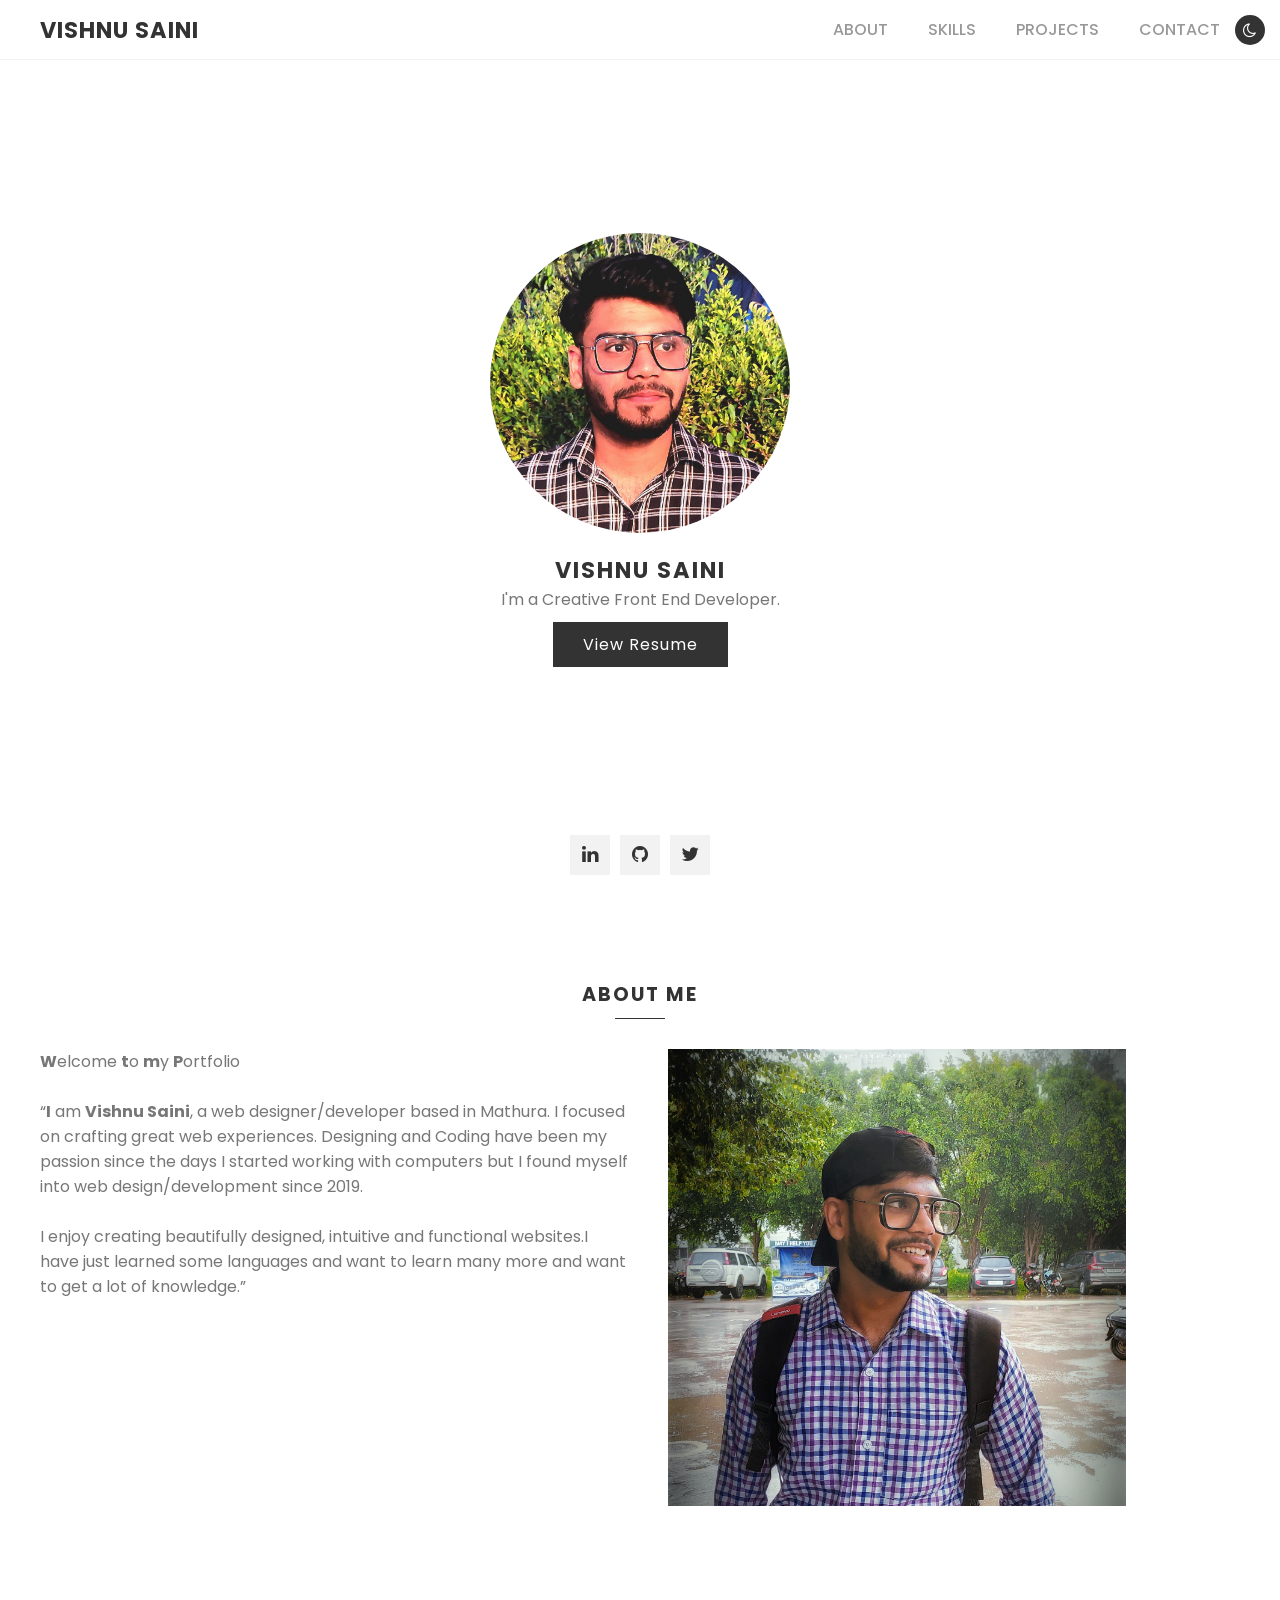
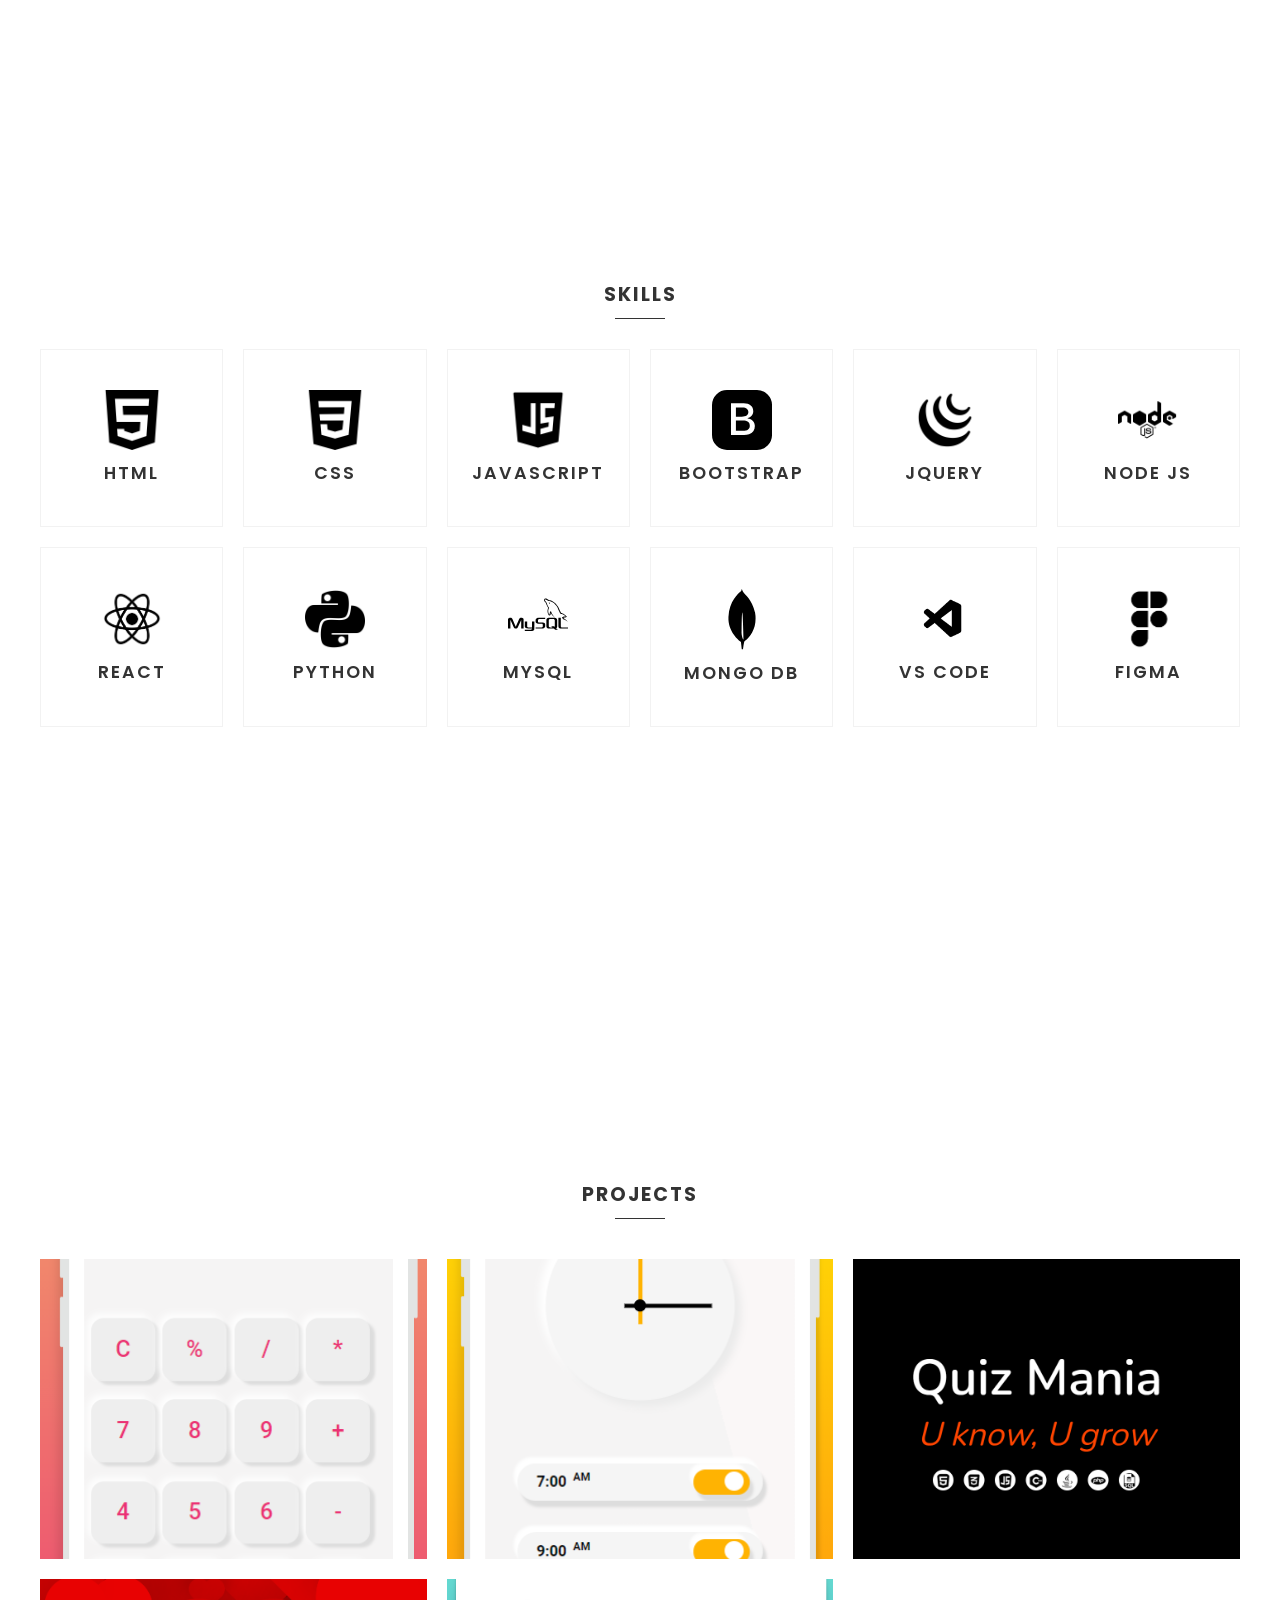
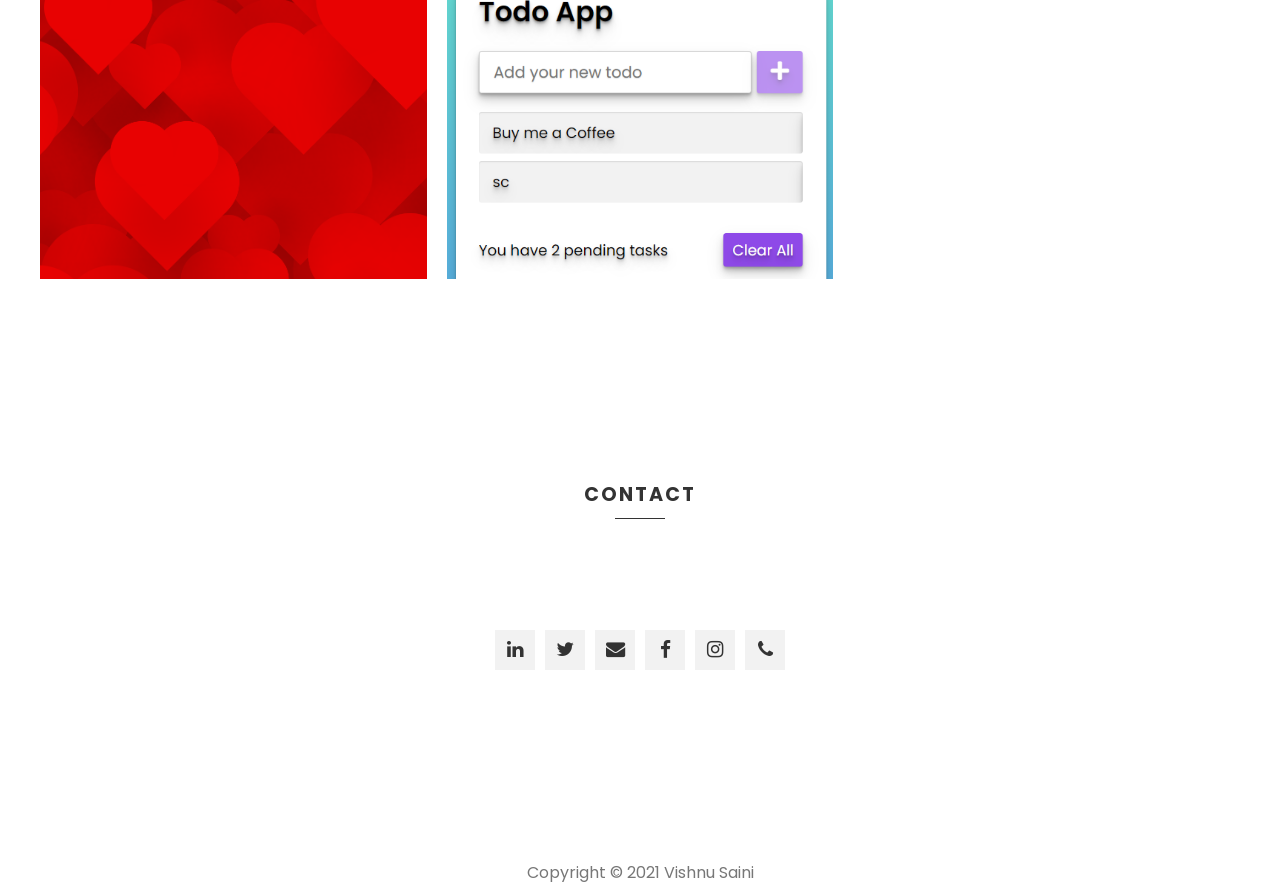
==== index.html @ 488cb967 "Add files via upload" ====
<!DOCTYPE html>
<html lang="en">
<head>
  <meta charset="UTF-8">
  <meta name="viewport" content="width=device-width, initial-scale=1.0">
  <title>Portfolio | Vishnu Saini</title>
  <link rel="shortcut icon" href="icons/favicon.png" type="image/png">
  <link rel="stylesheet" href="style.css">
  <link rel="stylesheet" href="https://cdnjs.cloudflare.com/ajax/libs/font-awesome/4.7.0/css/font-awesome.css" integrity="sha512-5A8nwdMOWrSz20fDsjczgUidUBR8liPYU+WymTZP1lmY9G6Oc7HlZv156XqnsgNUzTyMefFTcsFH/tnJE/+xBg==" crossorigin="anonymous" referrerpolicy="no-referrer" />
</head>
<body>

  <div class="wrapper">
    <nav>
      <input type="checkbox" id="show-menu">
      <label for="show-menu" class="menu-icon"><i class="fa fa-bars" aria-hidden="true"></i></label>
      <div class="content">
        <div class="logo"><a href="#">Vishnu Saini</a></div>
        <ul class="links">
          <li><a href="#about">About</a></li>
          <li><a href="#skill">Skills</a></li>
          <li><a href="#project">Projects</a></li>
          <li><a href="#contact">Contact</a></li>
          <li><div class="themeSwitch"></div></li>
        </ul>
      </div>
    </nav>
  </div>


  <section class="banner" id="banner">
    <div class="content">
      <div class="imgBx">
        <img src="user.jpg" alt="Vishnu Saini">
      </div>
      <h3>Vishnu Saini</h3>
      <p>I'm a Creative Front End Developer.</p>

      <a href="https://drive.google.com/file/d/1k9yeOc5K2apykh-OjVrd-imYSSLSQr3V/view?usp=sharing" class="btn">View Resume</a>
      <ul class="socialMedia">
        <li><a href="https://www.linkedin.com/in/imvishnusaini" target="_blank"><i class="fa fa-linkedin" aria-hidden="true"></i></a></li>
        <li><a href="https://www.github.com/vishnusaini07" target="_blank"><i class="fa fa-github" aria-hidden="true"></i></a></li>
        <li><a href="https://www.twitter.com/vsnusaini" target="_blank"><i class="fa fa-twitter" aria-hidden="true"></i></a></li>
      </ul>
    </div>
  </section>
  
  <!-- About -->
  <section class="about adjust" id="about">
    <div class="title">
      <h2>About Me</h2>
    </div>
    <div class="content">
      <div class="textBox">
        <p><b>W</b>elcome <b>t</b>o <b>m</b>y <b>P</b>ortfolio</b><br><br><q><b>I</b> am <b>Vishnu Saini</b>, a web designer/developer based in Mathura. I focused on crafting great web experiences. Designing and Coding have been my passion since the days I started working with computers but I found myself into web design/development since 2019.<br><br>I enjoy creating beautifully designed, intuitive and functional websites.I have just learned some languages and want to learn many more and want to get a lot of knowledge.</q></p>
      </div>
      <div class="imgBx">
        <img src="user1.jpeg" alt="Vishnu Saini">
      </div>
    </div>
  </section>
  
  <!-- Skills -->
  <section class="skill adjust" id="skill">
    <div class="title">
      <h2>Skills</h2>
    </div>
    <div class="content">
      <div class="skillBox">
        <img src="icons/html.png" alt="">
        <h2>HTMl</h2>
      </div>
      <div class="skillBox">
        <img src="icons/css-3.png" alt="">
        <h2>CSS</h2>
      </div>
      <div class="skillBox">
        <img src="icons/javascript.png" alt="">
        <h2>Javascript</h2>
      </div>
      <div class="skillBox">
        <img src="icons/bootstrap-fill.svg" alt="">
        <h2>Bootstrap</h2>
      </div>
      <div class="skillBox">
        <img src="icons/jquery.png" alt="">
        <h2>jquery</h2>
      </div>
      <div class="skillBox">
        <img src="icons/nodejs.png" alt="">
        <h2>node js</h2>
      </div>
      <div class="skillBox">
        <img src="icons/react.png" alt="">
        <h2>react</h2>
      </div>
      <div class="skillBox">
        <img src="icons/python.png" alt="">
        <h2>Python</h2>
      </div>
      <div class="skillBox">
        <img src="icons/mysql.svg" alt="">
        <h2>mysql</h2>
      </div>
      <div class="skillBox">
        <img src="icons/mongo2.svg" alt="">
        <h2>mongo db</h2>
      </div>
      <div class="skillBox">
        <img src="icons/vscode1.png" alt="">
        <h2>vs code</h2>
      </div>
      <div class="skillBox">
        <img src="icons/figma.png" alt="">
        <h2>figma</h2>
      </div>
    </div>
  </section>

  <!-- Project -->
  <section class="project adjust" id="project">
    <div class="title">
      <h2>Projects</h2>
    </div>
    <div class="content">
      <a href="https://vishnusaini07.github.io/Calculator-App/" class="projectBx">
        <div class="imgBx">
          <img src="projects/img1.png" alt="">
        </div>
        <div class="textBx">
          <h3>Calculator App</h3>
        </div>
      </a>
      <a href="https://vishnusaini07.github.io/Clock-App-UI/" class="projectBx">
        <div class="imgBx">
          <img src="projects/img2.png" alt="">
        </div>
        <div class="textBx">
          <h3>Clock App UI</h3>
        </div>
      </a>
      <a href="https://vishnusaini07.github.io/Quiz-Mania/" class="projectBx">
        <div class="imgBx">
          <img src="projects/img3.png" alt="">
          </div>
        <div class="textBx">
          <h3>Quiz Mania</h3>
        </div>
      </a>
      <a href="https://vishnusaini07.github.io/Animated-Heart-Background/" class="projectBx">
        <div class="imgBx">
          <img src="projects/img4.png" alt="">
        </div>
        <div class="textBx">
          <h3>Animated Heart Background</h3>
        </div>
      </a>
      <a href="https://vishnusaini07.github.io/Todo-App/" class="projectBx">
        <div class="imgBx">
          <img src="projects/img5.png" alt="">
        </div>
        <div class="textBx">
          <h3>ToDo App</h3>
        </div>
      </a>
    </div>
  </section>

  <!-- Contact -->
  <section class="contact adjust" id="contact">
    <div class="title">
      <h2>contact</h2>
    </div>
      <ul class="socialMedia">
        <li><a href="https://www.linkedin.com/in/imvishnusaini" target="_blank"><i class="fa fa-linkedin" aria-hidden="true"></i></a></li>
        <li><a href="https://www.twitter.com/vsnusaini" target="_blank"><i class="fa fa-twitter" aria-hidden="true"></i></a></li>
        <li><a href="mailto:vis.saini2015@gmail.com"><i class="fa fa-envelope" aria-hidden="true"></i></a></li>
        <li><a href="https://www.facebook.com/imvishnusaini" target="_blank"><i class="fa fa-facebook" aria-hidden="true"></i></a></li>
        <li><a href="https://www.instagram.com/im_vishnu_saini" target="_blank"><i class="fa fa-instagram" aria-hidden="true"></i></a></li>
        <li><a href="tel:6397457875" target="_blank"><i class="fa fa-phone" aria-hidden="true"></i>
        </a></li>
      </ul>
  </section>

  <!-- Copyright Text -->
  <div class="copyright">
    <p>Copyright &copy; 2021 Vishnu Saini</p>
  </div>

  <script>
    let themeSwitch = document.querySelector('.themeSwitch');
    let body = document.querySelector('body');

    themeSwitch.onclick  = function(){
      body.classList.toggle('dark');
    }
  </script>
  
</body>
</html>
---- style.css ----
@import url('https://fonts.googleapis.com/css2?family=Poppins:ital,wght@0,200;0,300;0,400;0,700;0,800;0,900;1,500&display=swap');

* {
  margin: 0;
  padding: 0;
  box-sizing: border-box;
  text-decoration: none;
  font-family: 'Poppins', sans-serif;
  scroll-behavior: smooth;
}

:root {
  --black: #333;
  --black2: #333;
  --white: #fff;
  --white2: #fff;
}


.dark {
  --black: #fff;
  --black2: #444;
  --white: #333;
  --white2: #444;
}

body {
  overflow-x: hidden;
}

.wrapper {
  background: var(--white2);
  position: fixed;
  width: 100%;
  z-index: 100000;
}

.wrapper nav {
  position: relative;
  display: flex;
  width: 100%;
  height: 60px;
  align-items: center;
  justify-content: space-between;
  border-bottom: 1px solid rgba(0, 0, 0, 0.05);
}

.dark .wrapper nav {
  border-bottom: 1px solid rgba(0, 0, 0, 0.5);
}

nav .content {
  width: 100%;
  display: flex;
  align-items: center;
  justify-content: space-between;
  padding: 0 40px;
}

nav .content .links {
  margin-left: 80px;
  display: flex;
}

.content .logo a {
  color: var(--black);
  font-weight: 700;
  text-decoration: none;
  font-size: 1.4em;
  text-transform: uppercase;
  letter-spacing: 1px;
}

.content .links li {
  list-style: none;
  line-height: 70px;
}

.content .links li a {
  color: var(--black);
  opacity: 0.5;
  font-size: 16px;
  font-weight: 500;
  padding: 9px 20px;
  border-radius: 5px;
  transition: all 0.3s ease;
  text-transform: uppercase;
}


.themeSwitch {
  position: absolute;
  top: 15px;
  right: 15px;
  width: 30px;
  height: 30px;
  background: var(--black);
  color: var(--white);
  cursor: pointer;
  border-radius: 50%;
  display: flex;
  justify-content: center;
  align-items: center;
}

.themeSwitch::before {
  content: '\f186';
  font-family: fontAwesome;
}

.dark .themeSwitch::before{
  content: '\f185';
  font-family: fontAwesome
}

/* .content .links li label {
  display: none;
} */

.content .links li a:hover {
  opacity: 1;
}

.wrapper .menu-icon {
  color: var(--black);
  font-size: 18px;
  cursor: pointer;
  line-height: 70px;
  width: 70px;
  text-align: center;
}

.wrapper .menu-icon {
  display: none;
}

.wrapper input[type="checkbox"] {
  display: none;
}

.content .links li:hover > ul {
  top: 70px;
  opacity: 1;
  visibility: visible;
  transition: all 0.3s ease;
}

.content .links ul li a{
  display: block;
  width: 100%;
  line-height: 30px;
  border-radius: 0px!important;
}

.content .links ul ul {
  position: absolute;
  top: 0;
  right: calc(-100% + 9px);
}

.content .links ul li {
  position: relative;
}

.content .links ul li:hover ul {
  top: 0;
}

section {
  position: relative;
  min-height: 100vh;
}

.banner {
  display: flex;
  align-items: center;
  justify-content: center;
  color: var(--white);
  background: var(--white);
}

.banner .content {
  display: flex;
  flex-direction: column;
  align-items: center;
  justify-content: center;
}

.banner .imgBx {
  position: relative;
  width: 300px;
  height: 300px;
  overflow: hidden;
  border-radius: 50%;
  margin-bottom: 20px;
}

.banner .imgBx img {
  position: absolute;
  top: 0;
  left: 0;
  width: 100%;
  height: 100%;
  object-fit: cover;
}

h3 {
  position: relative;
  font-size: 1.4em;
  color: var(--black);
  letter-spacing: 2px;
  text-transform: uppercase;
}

p {
  color: #777;
}

.dark p {
  color: var(--black);
}

.btn {
  position: relative;
  display: inline-block;
  padding: 10px 30px;
  background: var(--black2);
  color: #fff;
  font-weight: 400;
  letter-spacing: 1px;
  margin-top: 10px;
  text-decoration: none;
}

.dark .btn:hover {
background: #2196f3;
}

.socialMedia {
  position: absolute;
  bottom: 20px;
  display: flex;
}

.socialMedia li {
  list-style: none;
}

.socialMedia li a {
  display: inline-block;
  width: 40px;
  height: 40px;
  background: rgba(0, 0, 0, 0.05);
  margin: 5px;
  display: flex;
  justify-content: center;
  align-items: center;
  text-decoration: none;
  color: var(--black);
  font-size: 1.2em;
}

.dark .socialMedia li a:hover {
  background: #2196f3;
}

.socialMedia li a:hover {
  background: var(--black2);
  color: #fff;
}

.adjust {
  position: relative;
  min-height: 100vh;
  width: 100%;
  padding: 0 40px;
  padding-top: 80px;
  background: var(--white);
  color: var(--black);
  display: inline-block;
}

.title {
  width: 100%;
  text-align: center;
}

.title h2 {
  position: relative;
  text-transform: uppercase;
  letter-spacing: 2px;
  font-size: 1.2em;
  margin-bottom: 30px;
}

.title h2::before {
  content: '';
  position: absolute;
  left: 50%;
  transform: translateX(-50%);
  bottom: -10px;
  width: 50px;
  height: 1px;
  background: var(--black);
}

.about .content {
  display: flex;
  justify-content: space-between;
  margin-top: 40px;
}

.about .content .textBox {
  width: 49%;
  min-width: 49%;
}

.about .content .imgBx {
  margin-left: 40px;
}

.about .content .imgBx img {
  max-width: 80%;
}

.skill .content {
  display: grid;
  grid-template-columns: repeat(6, 1fr);
  grid-gap: 20px;
  margin: 40px 0;
  max-width: 100%;
}

.skill .content .skillBox {
  border: 1px solid rgba(0, 0, 0, 0.05);
  padding:40px 20px;
  display: flex;
  background: var(--white2);
  justify-content: center;
  align-items: center;
  flex-direction: column;
}

.dark .skill .content .skillBox:hover {
  background: #2196f3;
}

.skill .content .skillBox img {
  max-width: 60px;
  filter: brightness(0);
}

.dark .skill .content .skillBox img {
  filter: invert(1);
}

.skill .content .skillBox:nth-child(10) img {
  max-width: 30px;
}

.skill .content .skillBox h2 {
  font-size: 1.1em;
  font-weight: 600;
  margin-top: 10px;
  color: var(--black);
  text-align: center;
  letter-spacing: 2px;
  text-transform: uppercase;
}

.project .content {
  display: grid;
  grid-template-columns: repeat(3, 1fr);
  grid-gap: 20px;
  margin: 50px 0;
}

.project .content .projectBx {
  position: relative;
  width: 100%;
  height: 300px;
  overflow: hidden;
}

.project .content .projectBx .imgBx {
  position: relative;
  width: 100%;
  height: 100%;
  transform: translateY(0);
  transition: 0.5s ease-in-out;
}

.project .content .projectBx:hover .imgBx {
  transform: translateY(-100%);
}

.project .content .projectBx .imgBx img {
  position: absolute;
  top: 0;
  left: 0;
  width: 100%;
  height: 100%;
  object-fit: cover;
}

.project .content .projectBx .textBx {
  position: absolute;
  top: 0;
  left: 0;
  width: 100%;
  height: 100%;
  background: var(--black);
  display: flex;
  justify-content: center;
  align-items: center;
  transform: translateY(100%);
  transition: 0.5s ease-in-out;
}

.dark .project .content .projectBx .textBx {
  background: #444;
}

.project .content .projectBx:hover .textBx {
  transform: translateY(0);
}

.project .content .projectBx .textBx h3 {
  color: #fff;
  font-size: 1em;
}

.contact {
  min-height: 50vh;
}

.contact .socialMedia {
  position: absolute;
  top: 50%;
  left: 50%;
  transform: translateX(-50%);
  display: flex;
}

.copyright {
  position: relative;
  bottom: 0;
  padding: 10px 40px;
  text-align: center;
  background: var(--white);
}

/* Responsive Code */

@media screen and (max-width: 1024px) {
  .wrapper nav {
    max-width: 100%;
    padding: 0 20px;
  }
  nav .content .links {
    margin-left: 30px;
  }
  .content .links li a {
    padding: 8px 13px;
  }
  .themeSwitch {
    position: absolute;
    top: 15px;
    right: 20px;
    width: 30px;
    height: 30px;
    background: var(--black);
    color: var(--white);
    cursor: pointer;
    border-radius: 50%;
    display: flex;
    justify-content: center;
    align-items: center;
  }




  /* .themeSwitch {
    left: 20px;
  } */
  .banner .imgBx {
    width: 250px;
    height: 250px;
  }

  .banner h3,
  .banner p {
    text-align: center;
  }

  .adjust {
    padding: 0 20px;
    padding-top: 80px;
  }

  .about .content .textBox {
    width: 100%;
    min-width: 100%;
  }

  .about .content {
    flex-direction: column;
  }

  .about .content .imgBx {
    margin-top: 20px;
  }

  .skill .content {
    grid-template-columns: repeat(5, 1fr);
  }

  .project .content {
    grid-template-columns: repeat(3, 1fr);
  }
}

/* Tablet */

@media screen and (max-width: 768px) {
  .wrapper .menu-icon {
    display: block;

  }
  .wrapper #show-menu:checked ~ .menu-icon i::before {
    content: '\f00d';
  }
  nav .content .links {
    display: block;
    position: fixed;
    background: var(--white);
    height: 100%;
    width: 100%;
    top: 60px;
    left: -100%;
    margin-left: 0;
    max-width: 300px;
    overflow-y: auto;
    padding-bottom: 100px;
    transition: all 0.3s ease;
    border-right: 1px solid rgba(0, 0, 0, 0.05);
  }

  .dark nav .content .links {
    border-right: 1px solid rgba(0, 0, 0, 0.5);
  }

  nav #show-menu:checked ~ .content .links {
    left: 0%;
  }
  .content .links li {
    margin: 15px 20px;
  }
  .content .links li a {
    line-height: 40px;
    font-size: 20px;
    display: block;
    padding: 8px 18px;
    cursor: pointer;
  }
  .content .links ul li {
    margin: 7px 20px;
  }

  .content .links ul li a {
    font-size: 18px;
    line-height: 30px;
    border-radius: 5px!important;
  }

  .about .content {
    flex-direction: column;
    margin: 0 20px;
  }

  .skill .content {
    grid-template-columns: repeat(3, 1fr);
  }

  .project .content {
    grid-template-columns: repeat(2, 1fr);
  }

  .copyright {
    padding: 10px 20px;
  }

  .themeSwitch {
    position: absolute;
    top: 295px;
    left: 35px;
    width: 30px;
    height: 30px;
    background: var(--black);
    color: var(--white);
    cursor: pointer;
    border-radius: 50%;
    display: flex;
    justify-content: center;
    align-items: center;
  }
  
  .themeSwitch::after {
    content: 'Switch To Dark Mode';
    position: absolute;
    left: 40px;
    font-size: 0.7em;
    color: var(--black);
    white-space: nowrap;
    font-weight: 400;
    letter-spacing: 1px;
    pointer-events: none;
  }

  .dark .themeSwitch::after{
    content: 'Switch To Light Mode';
  }
}

@media (max-width: 562px) {
  .wrapper nav {
    padding: 0 10px;
  }
  .content .logo a {
    font-size: 20px;
  }

  .skill .content {
    grid-template-columns: repeat(2, 1fr);
    grid-gap: 10px;
  }
  .project .content {
    grid-template-columns: repeat(1, 1fr);
  }
}

@media (max-width: 425px) {
  .skill .content {
    grid-template-columns: repeat(1, 1fr);
    grid-gap: 10px;
  }
  .banner .socialMedia {
    bottom: 120px;
  }
}
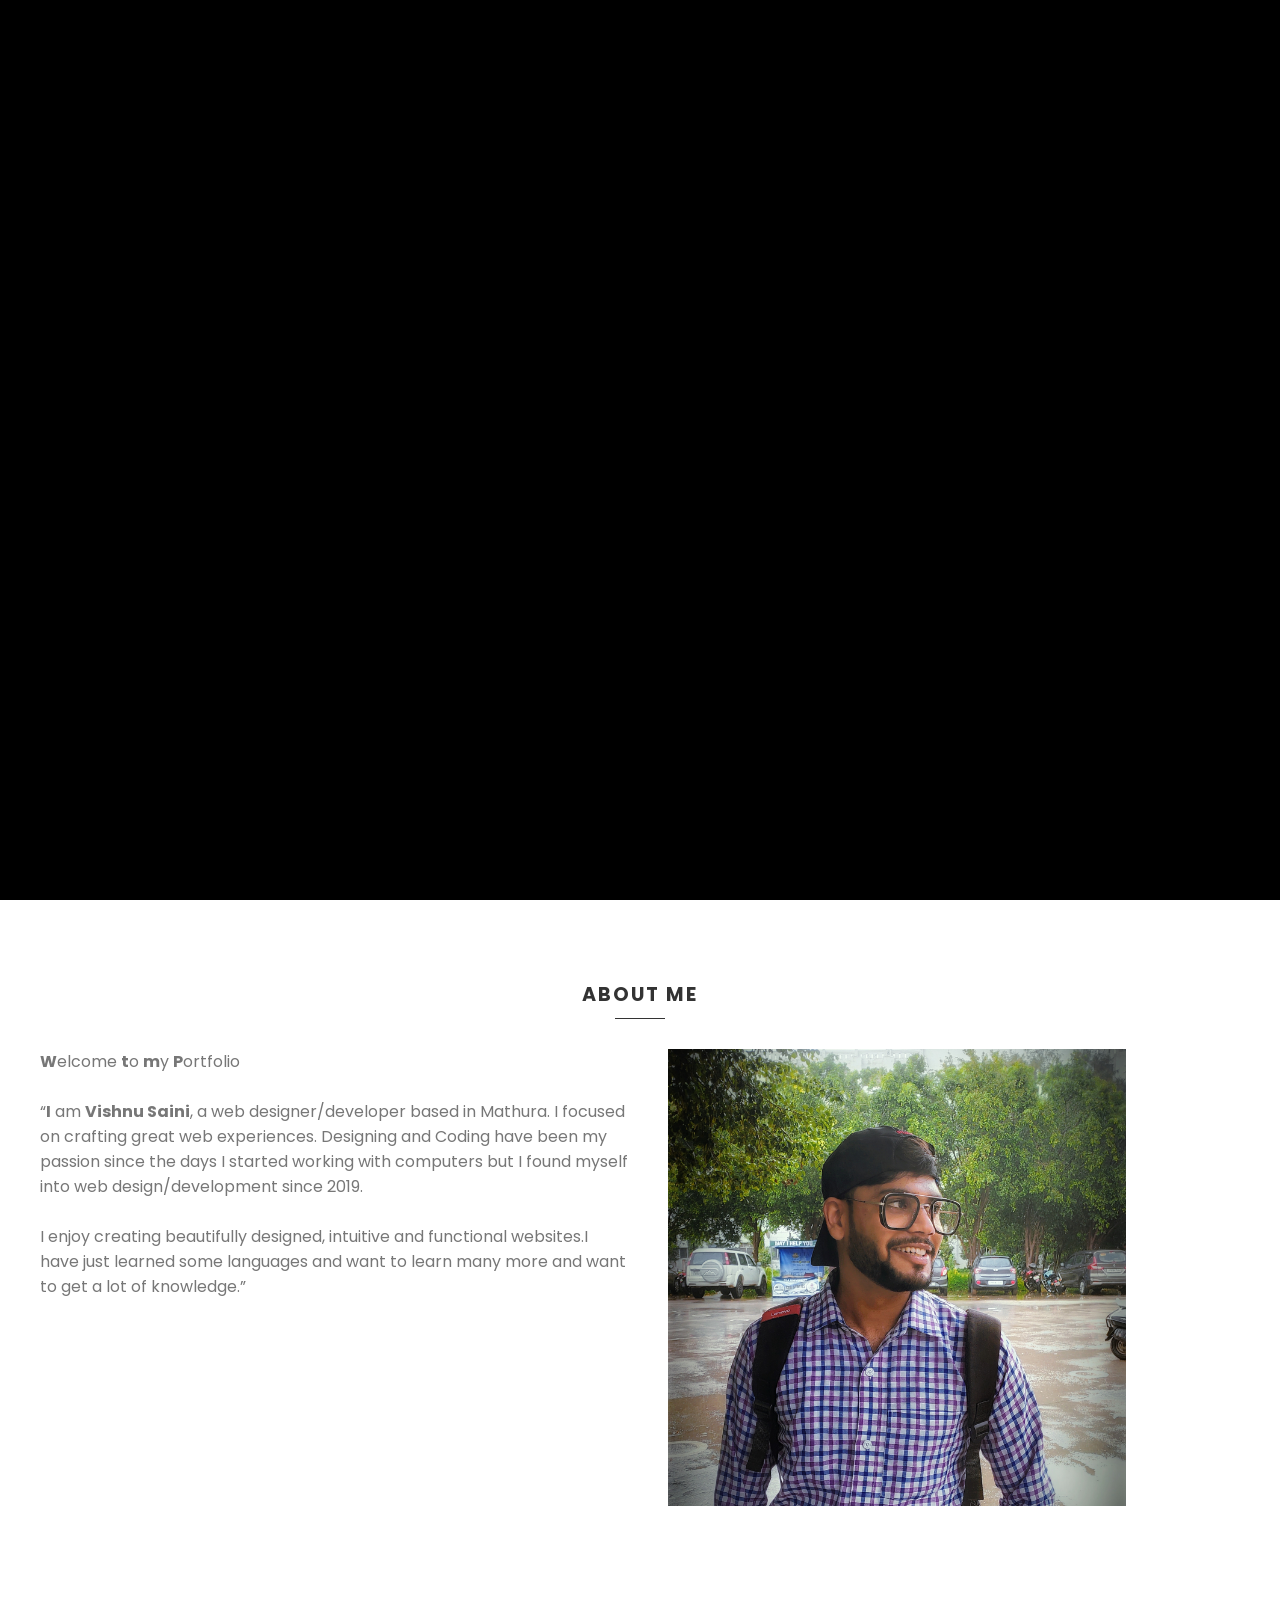
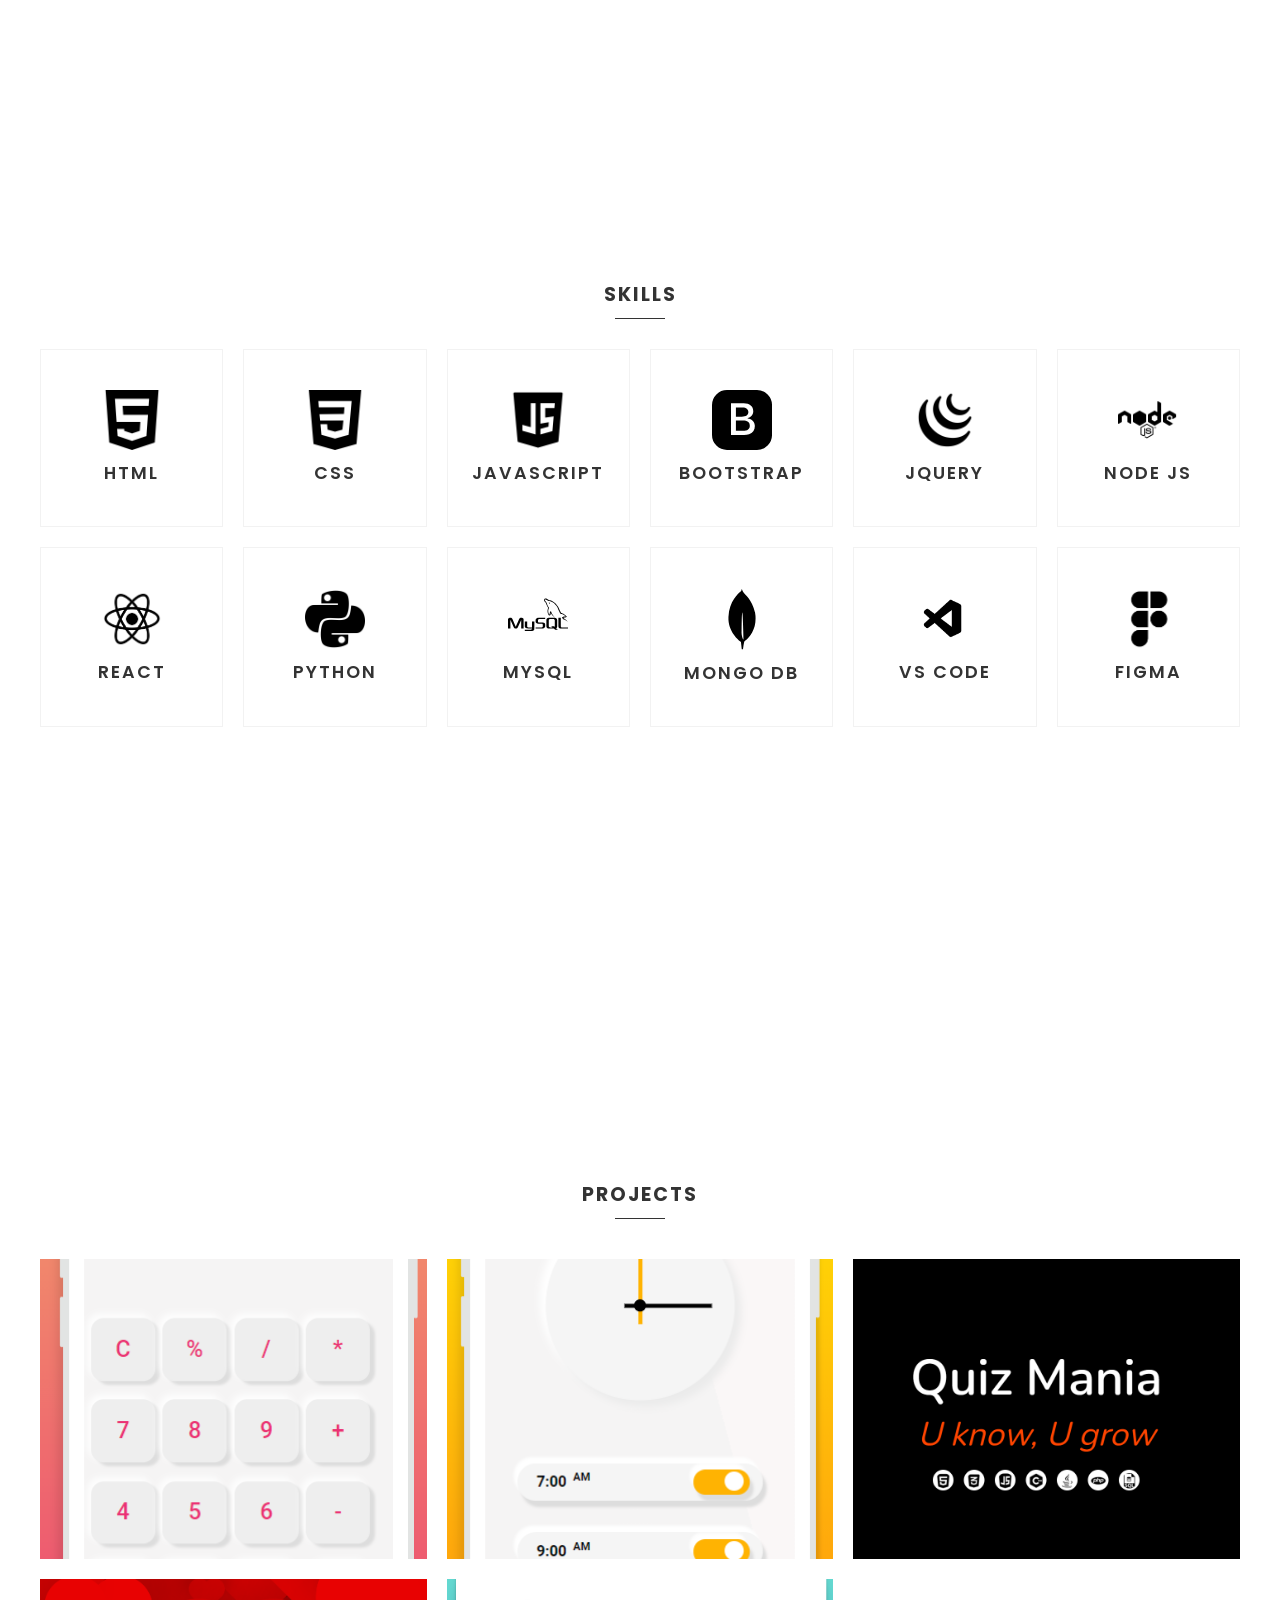
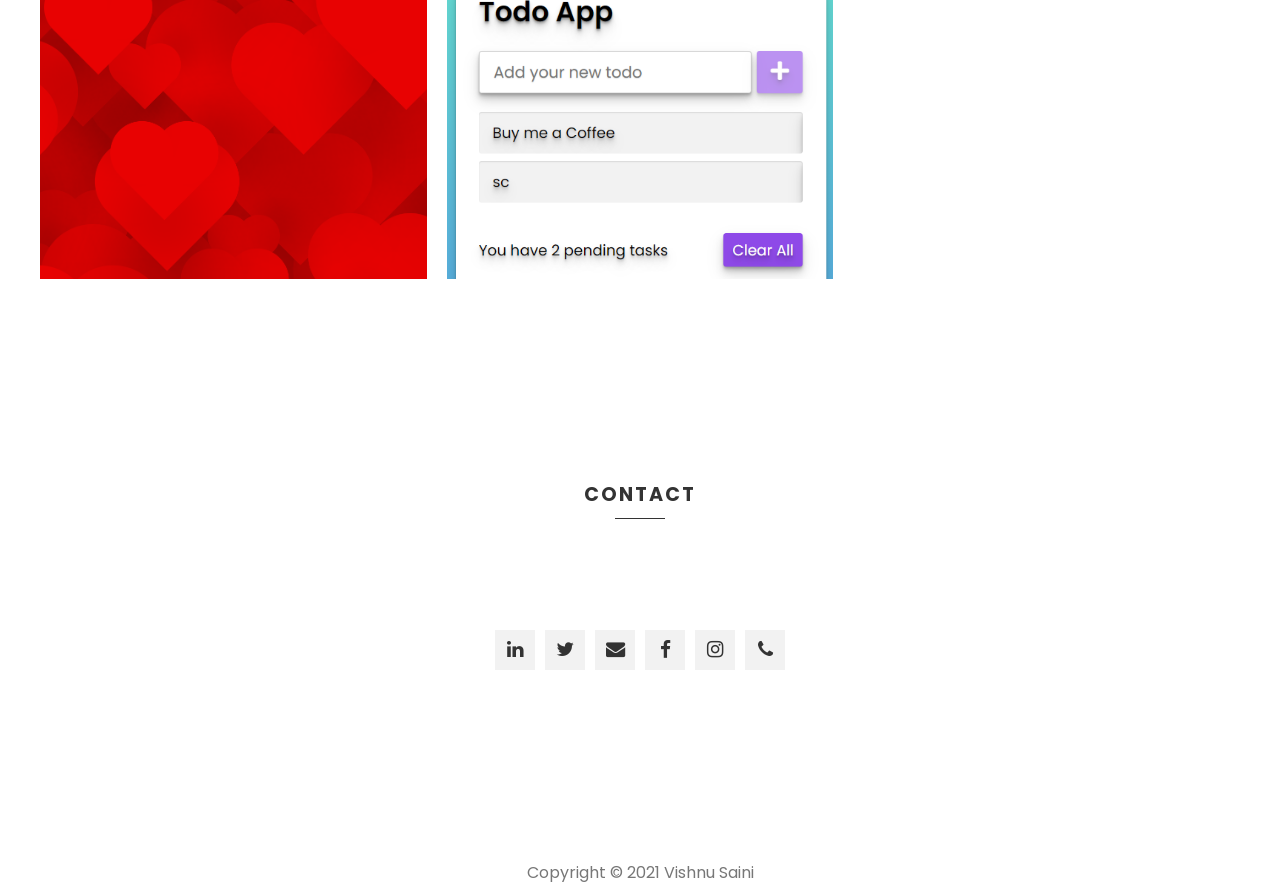
==== commit 51774030: "Add files via upload" ====
--- a/index.html
+++ b/index.html
@@ -9,6 +9,8 @@
   <link rel="stylesheet" href="https://cdnjs.cloudflare.com/ajax/libs/font-awesome/4.7.0/css/font-awesome.css" integrity="sha512-5A8nwdMOWrSz20fDsjczgUidUBR8liPYU+WymTZP1lmY9G6Oc7HlZv156XqnsgNUzTyMefFTcsFH/tnJE/+xBg==" crossorigin="anonymous" referrerpolicy="no-referrer" />
 </head>
 <body>
+
+  <div id="preloader"></div>
 
   <div class="wrapper">
     <nav>
@@ -26,7 +28,6 @@
       </div>
     </nav>
   </div>
-
 
   <section class="banner" id="banner">
     <div class="content">
@@ -186,15 +187,7 @@
   <div class="copyright">
     <p>Copyright &copy; 2021 Vishnu Saini</p>
   </div>
+  <script src="app.js"></script>
 
-  <script>
-    let themeSwitch = document.querySelector('.themeSwitch');
-    let body = document.querySelector('body');
-
-    themeSwitch.onclick  = function(){
-      body.classList.toggle('dark');
-    }
-  </script>
-  
 </body>
 </html>
--- a/style.css
+++ b/style.css
@@ -9,6 +9,28 @@
   scroll-behavior: smooth;
 }
 
+::-webkit-scrollbar {
+  width: 10px;
+}
+
+::-webkit-scrollbar-track {
+  background: var(--white);
+  transition-delay: 3s;
+}
+
+::-webkit-scrollbar-thumb {
+  background: var(--black);
+}
+
+#preloader {
+  background: #000 url(icons/loader.gif) no-repeat center center;
+  background-size: 20%;
+  height: 100vh;
+  width: 100%;
+  position: fixed;
+  z-index: 200;
+}
+
 :root {
   --black: #333;
   --black2: #333;
@@ -25,6 +47,7 @@
 }
 
 body {
+  position: relative;
   overflow-x: hidden;
 }
 
@@ -32,7 +55,7 @@
   background: var(--white2);
   position: fixed;
   width: 100%;
-  z-index: 100000;
+  z-index: 100;
 }
 
 .wrapper nav {
@@ -218,6 +241,11 @@
 
 .dark p {
   color: var(--black);
+}
+
+#box {
+  position: absolute;
+  top: 50%;
 }
 
 .btn {
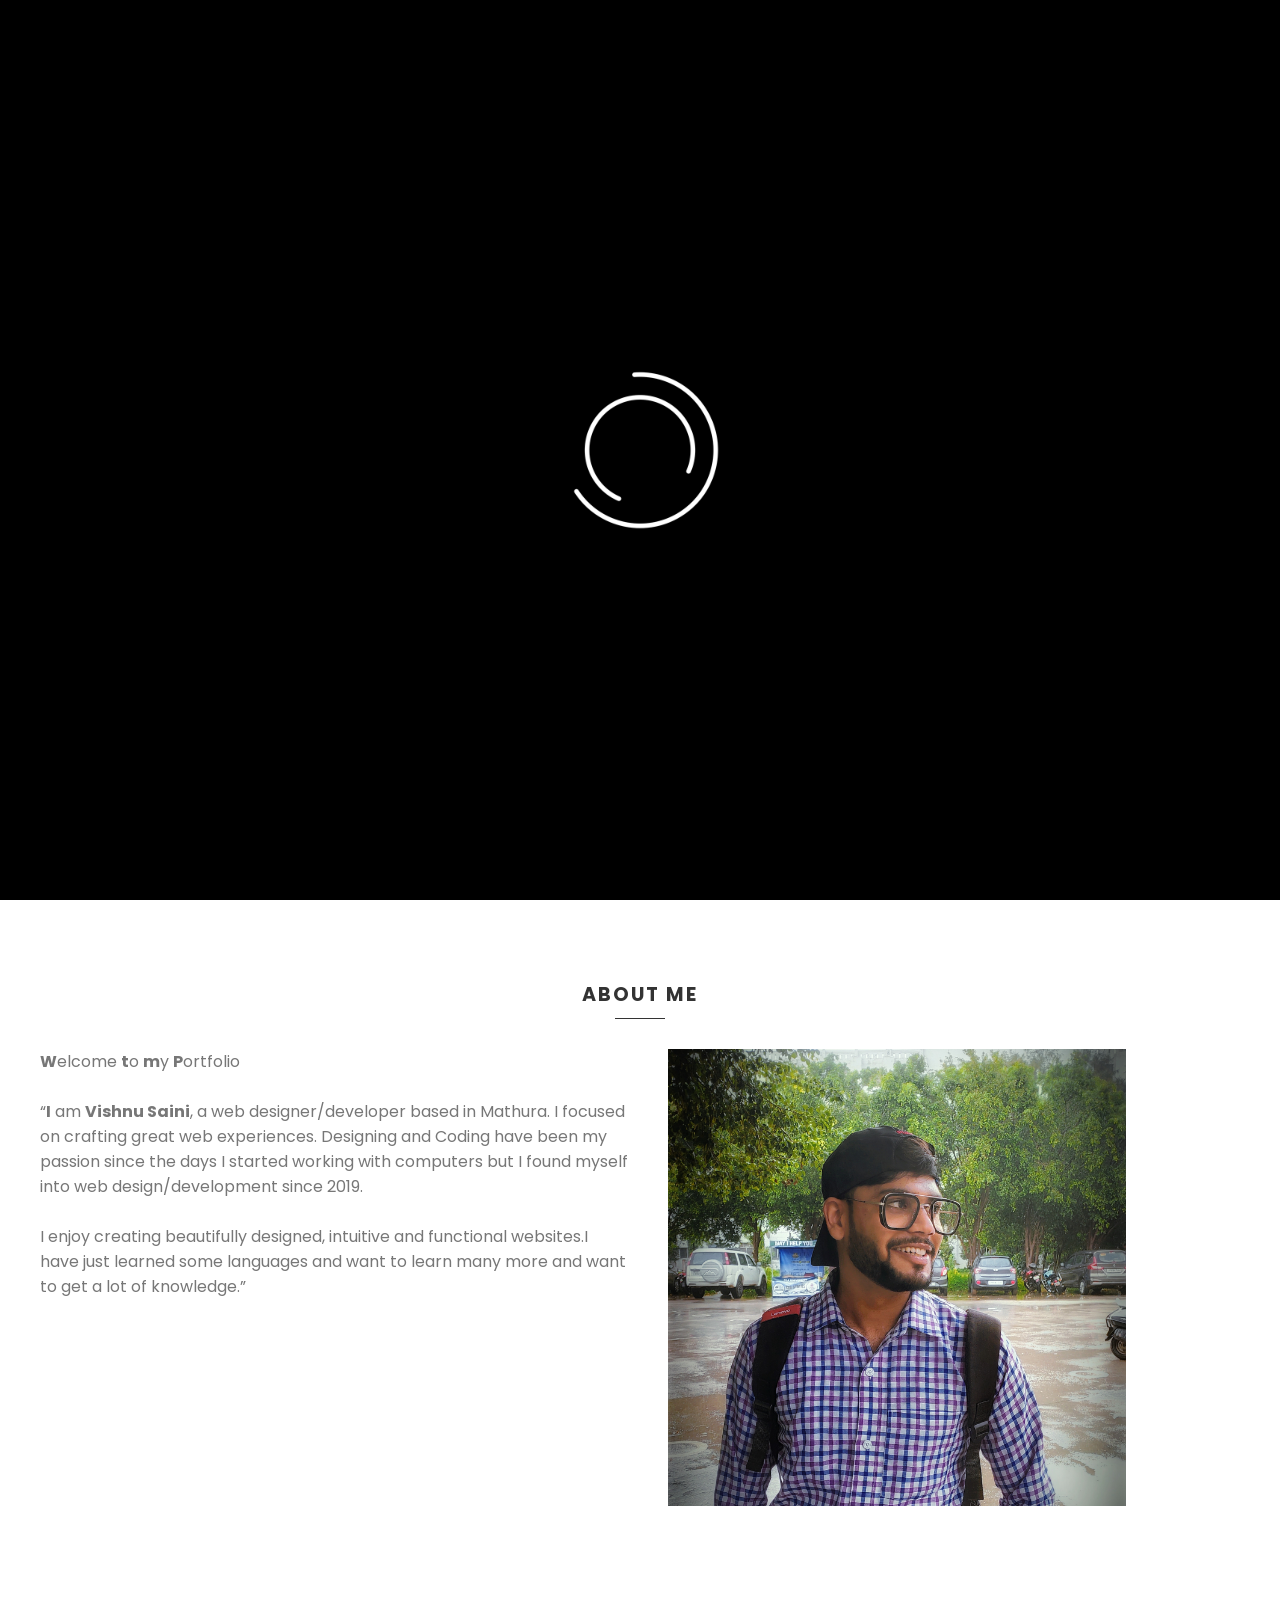
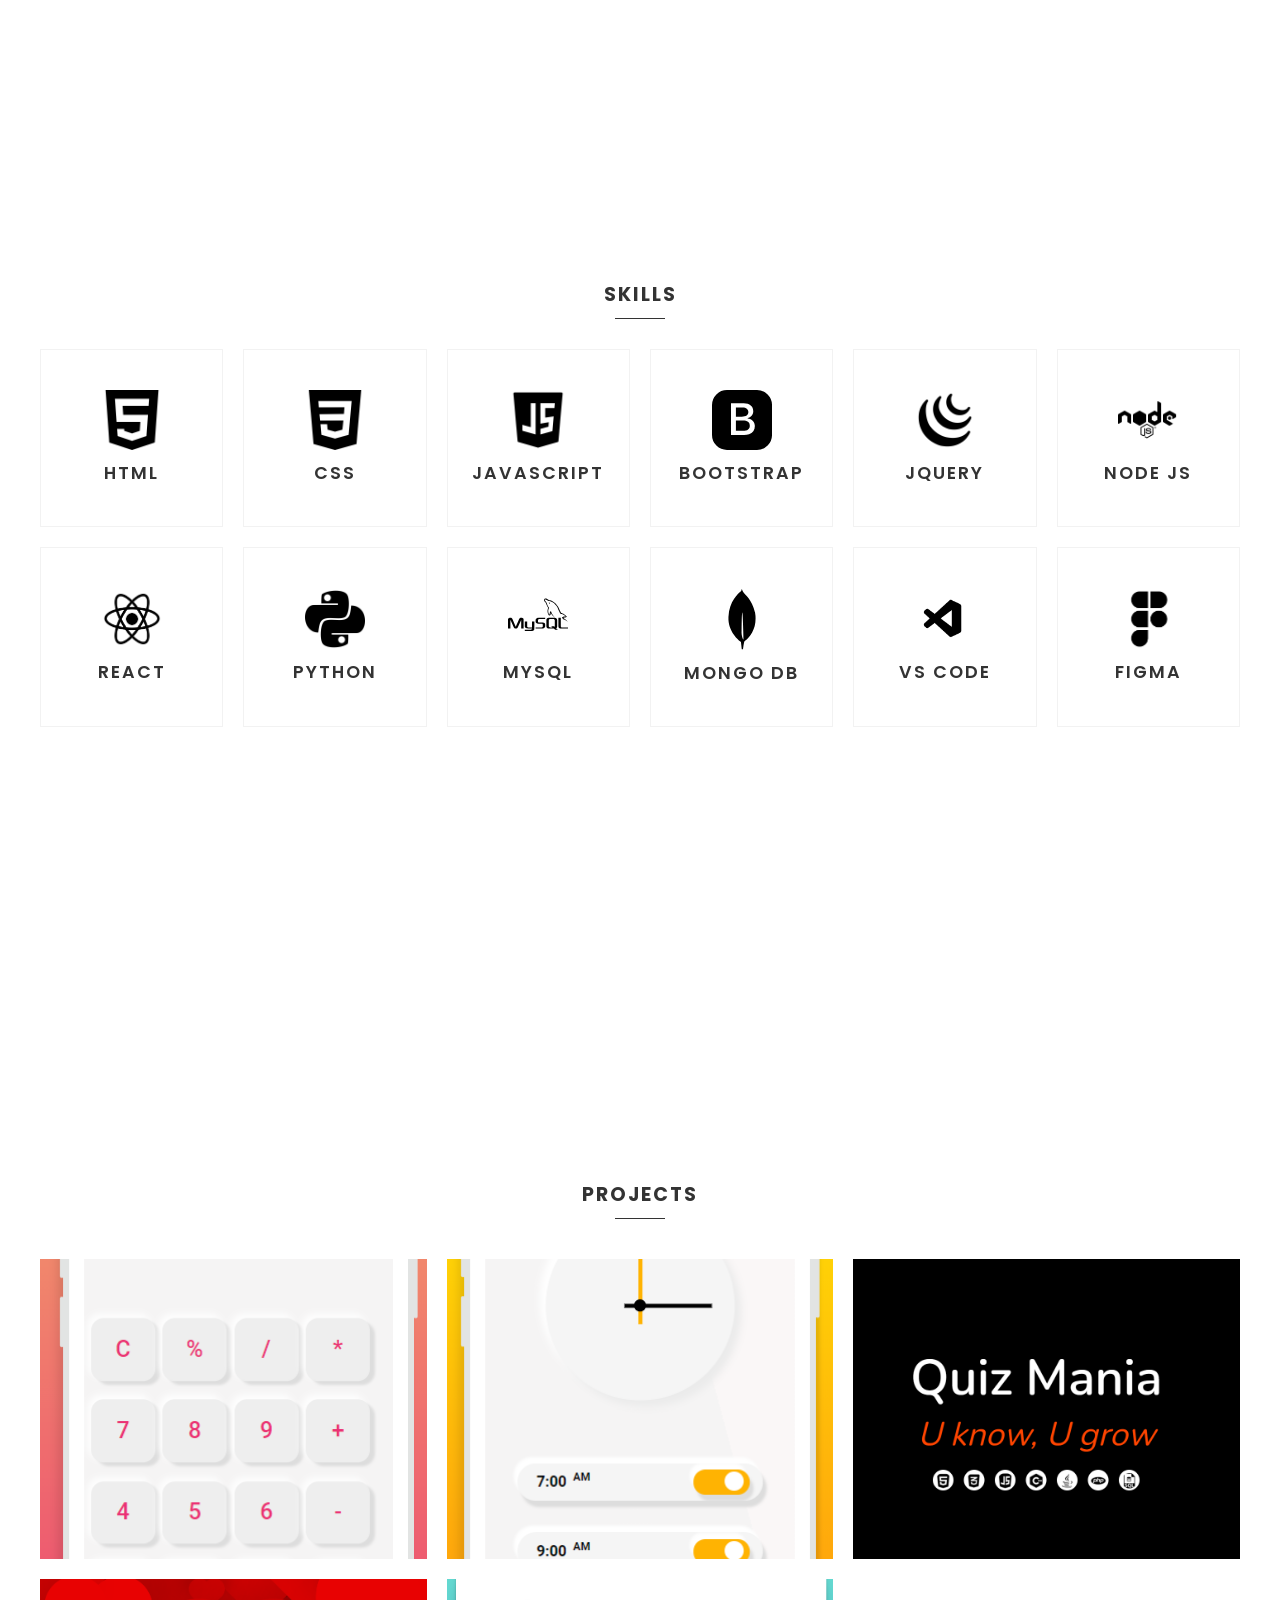
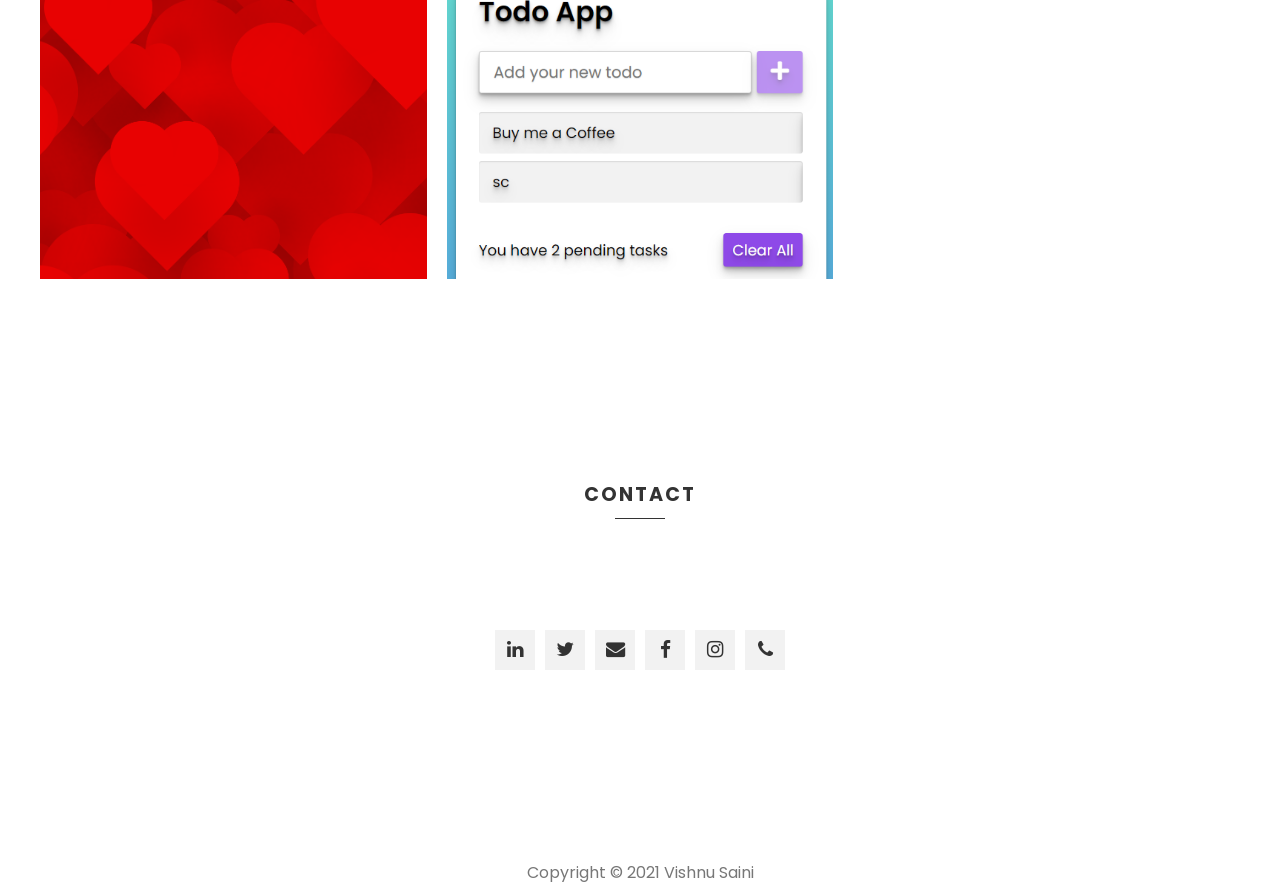
==== commit 0e922fb4: "Update index.html" ====
--- a/index.html
+++ b/index.html
@@ -37,7 +37,7 @@
       <h3>Vishnu Saini</h3>
       <p>I'm a Creative Front End Developer.</p>
 
-      <a href="https://drive.google.com/file/d/1k9yeOc5K2apykh-OjVrd-imYSSLSQr3V/view?usp=sharing" class="btn">View Resume</a>
+      <a href="https://drive.google.com/file/d/1exLNww590Oq5Kj1fggJ4Q6iHFsjXImu6/view?usp=drivesdk" class="btn">View Resume</a>
       <ul class="socialMedia">
         <li><a href="https://www.linkedin.com/in/imvishnusaini" target="_blank"><i class="fa fa-linkedin" aria-hidden="true"></i></a></li>
         <li><a href="https://www.github.com/vishnusaini07" target="_blank"><i class="fa fa-github" aria-hidden="true"></i></a></li>
@@ -190,4 +190,4 @@
   <script src="app.js"></script>
 
 </body>
-</html>+</html>
--- a/style.css
+++ b/style.css
@@ -24,7 +24,7 @@
 
 #preloader {
   background: #000 url(icons/loader.gif) no-repeat center center;
-  background-size: 20%;
+  background-size: 25%;
   height: 100vh;
   width: 100%;
   position: fixed;
@@ -676,4 +676,4 @@
   .banner .socialMedia {
     bottom: 120px;
   }
-}+}
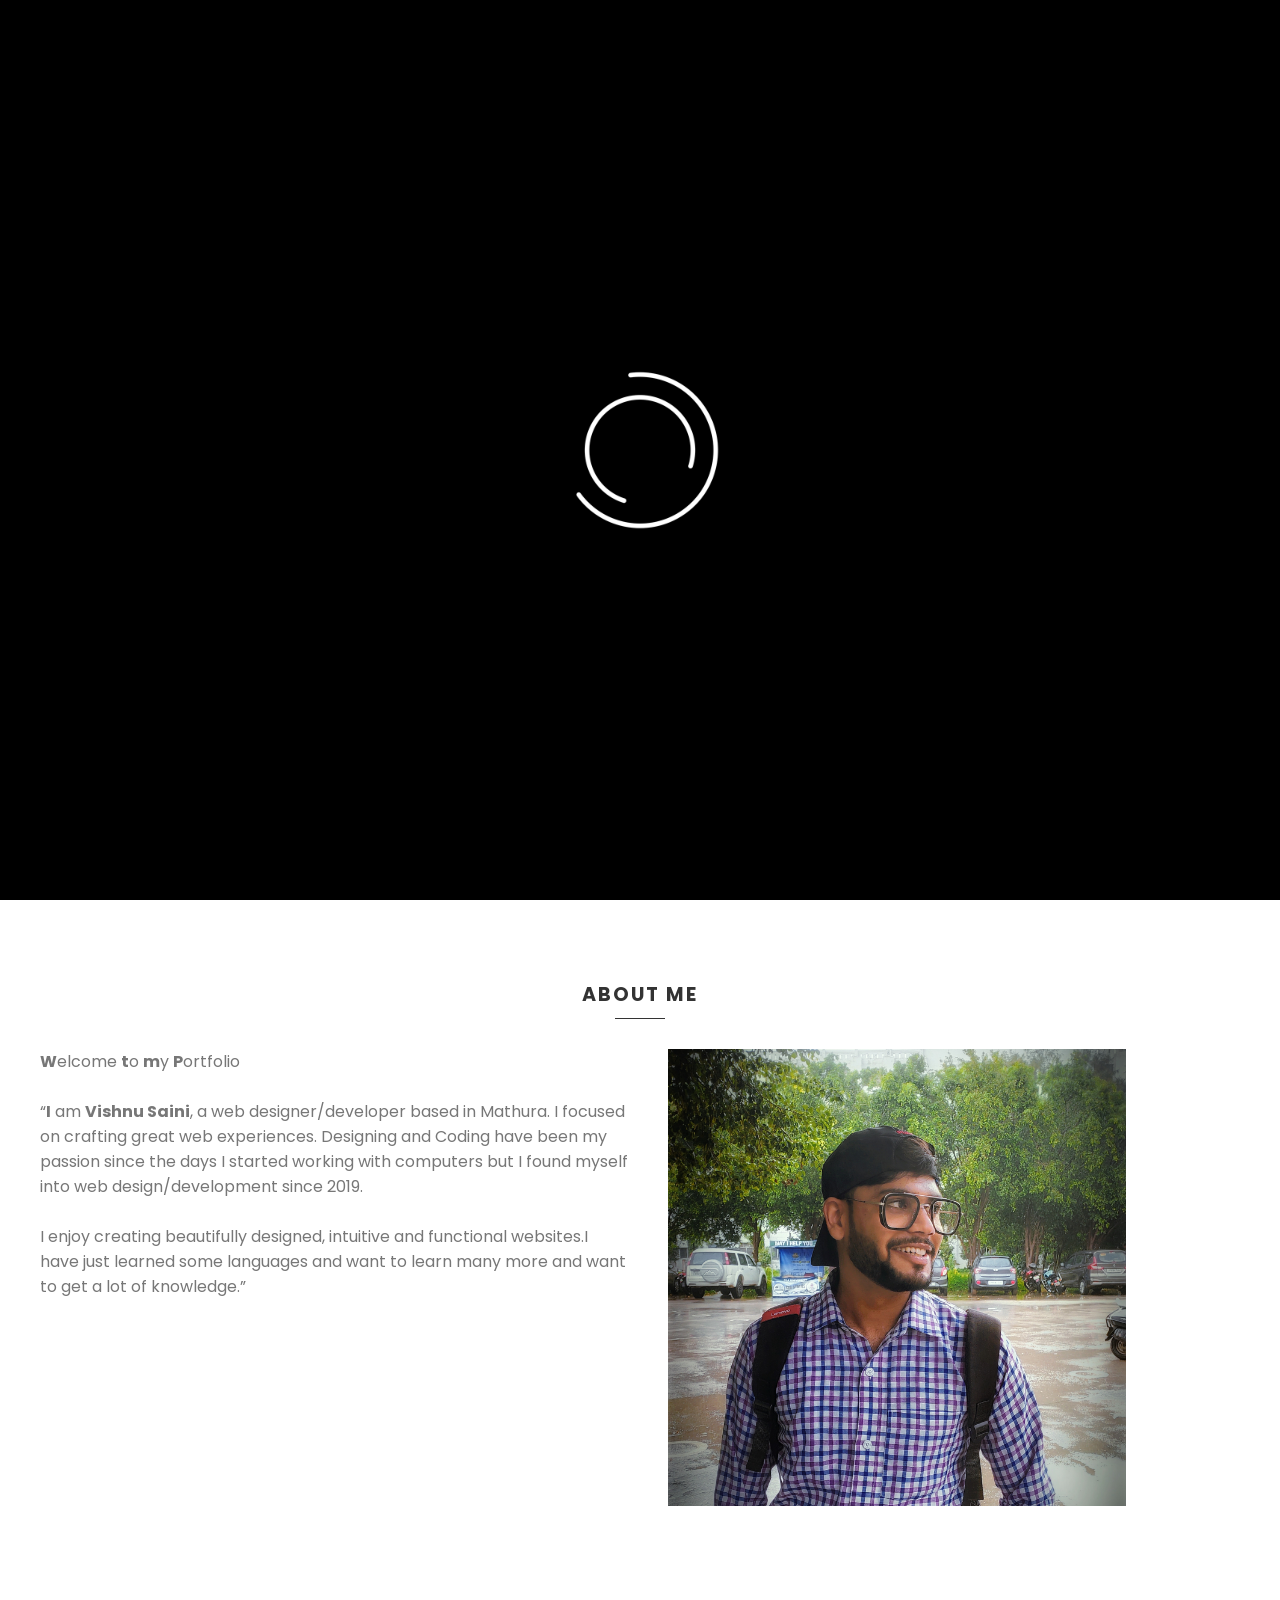
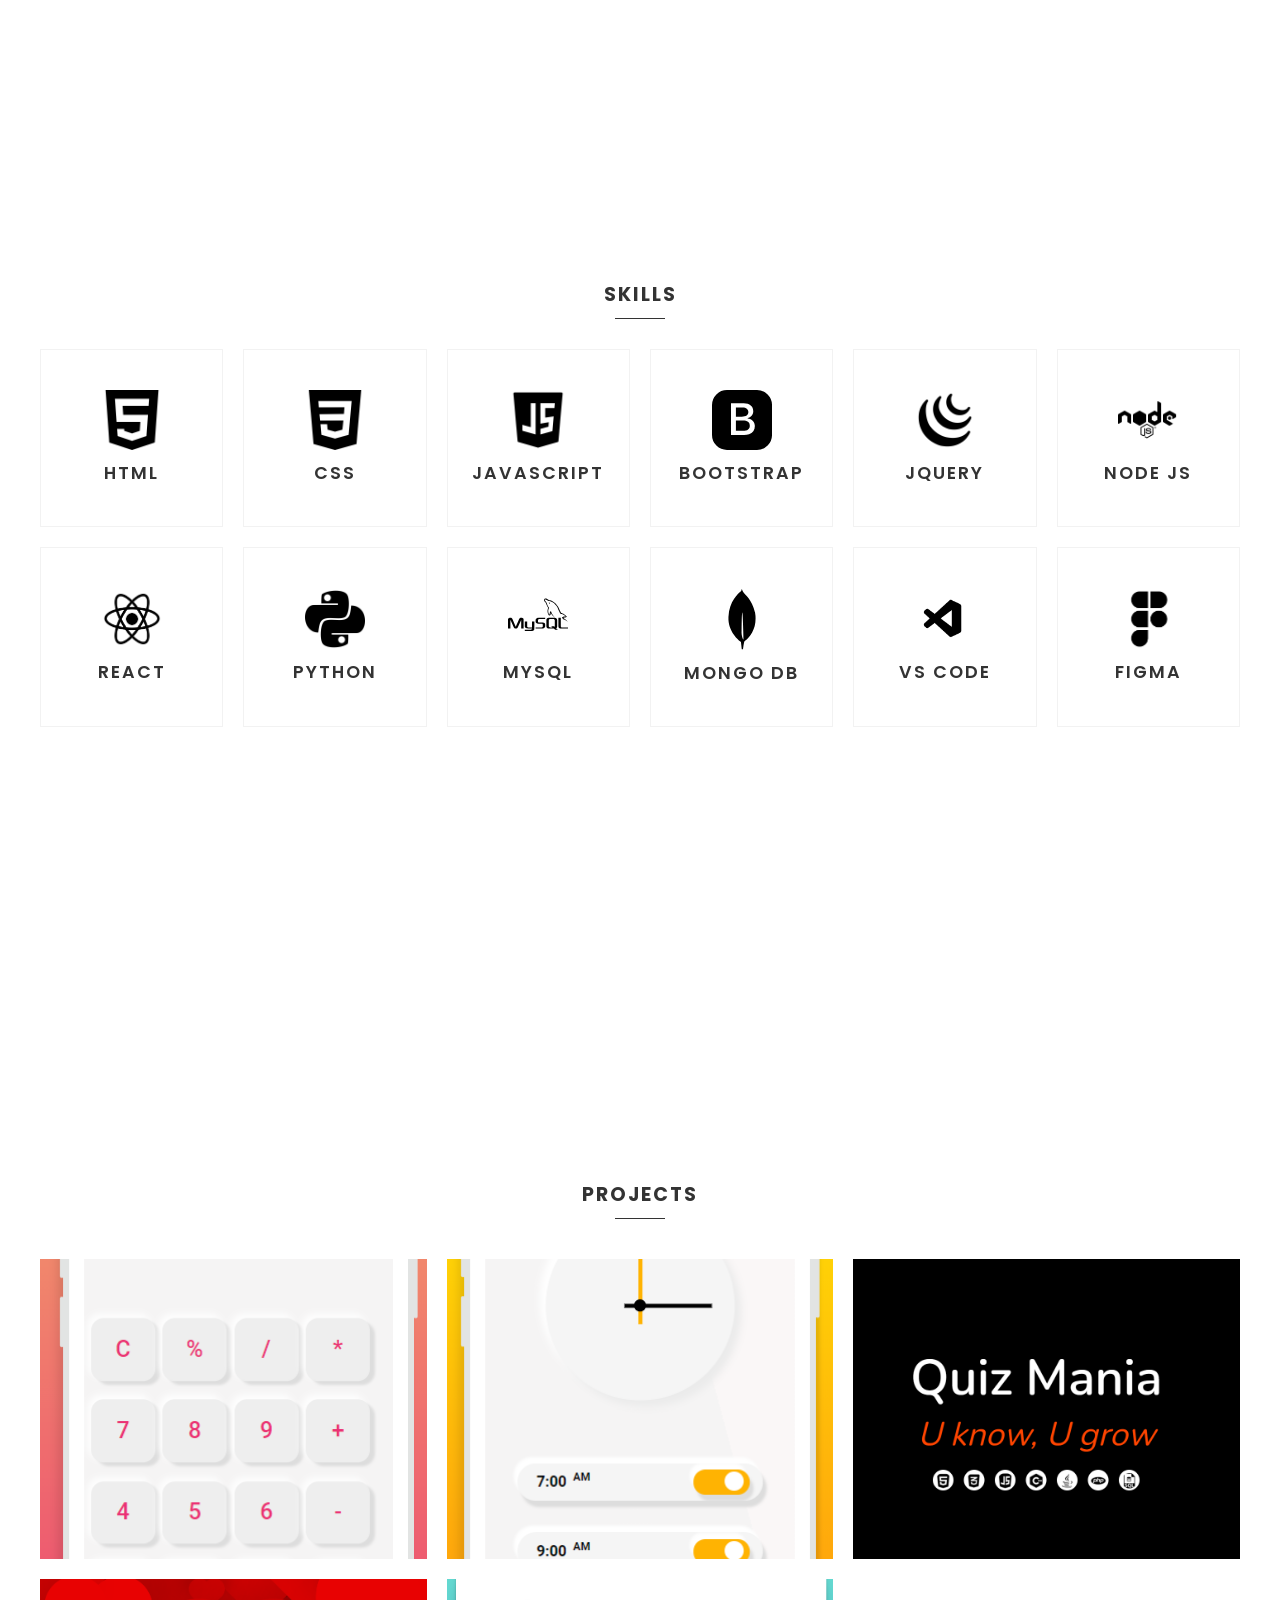
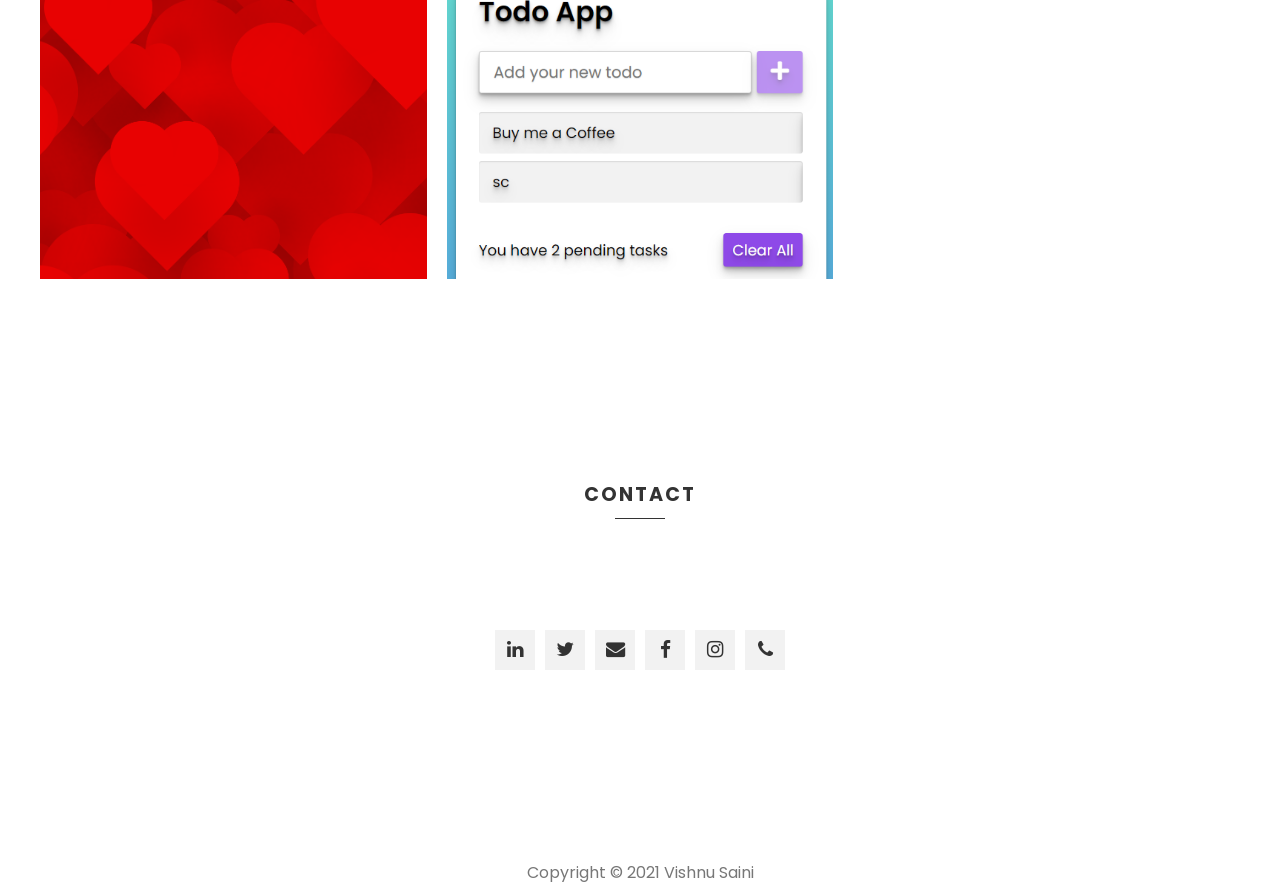
==== commit 54ebc904: "Update index.html" ====
--- a/index.html
+++ b/index.html
@@ -37,7 +37,7 @@
       <h3>Vishnu Saini</h3>
       <p>I'm a Creative Front End Developer.</p>
 
-      <a href="https://drive.google.com/file/d/1exLNww590Oq5Kj1fggJ4Q6iHFsjXImu6/view?usp=drivesdk" class="btn">View Resume</a>
+      <a href="https://drive.google.com/file/d/1Zmu38zR5XHF04iDE_1S0TPBQXgzlNsKF/view?usp=sharing" class="btn">View Resume</a>
       <ul class="socialMedia">
         <li><a href="https://www.linkedin.com/in/imvishnusaini" target="_blank"><i class="fa fa-linkedin" aria-hidden="true"></i></a></li>
         <li><a href="https://www.github.com/vishnusaini07" target="_blank"><i class="fa fa-github" aria-hidden="true"></i></a></li>
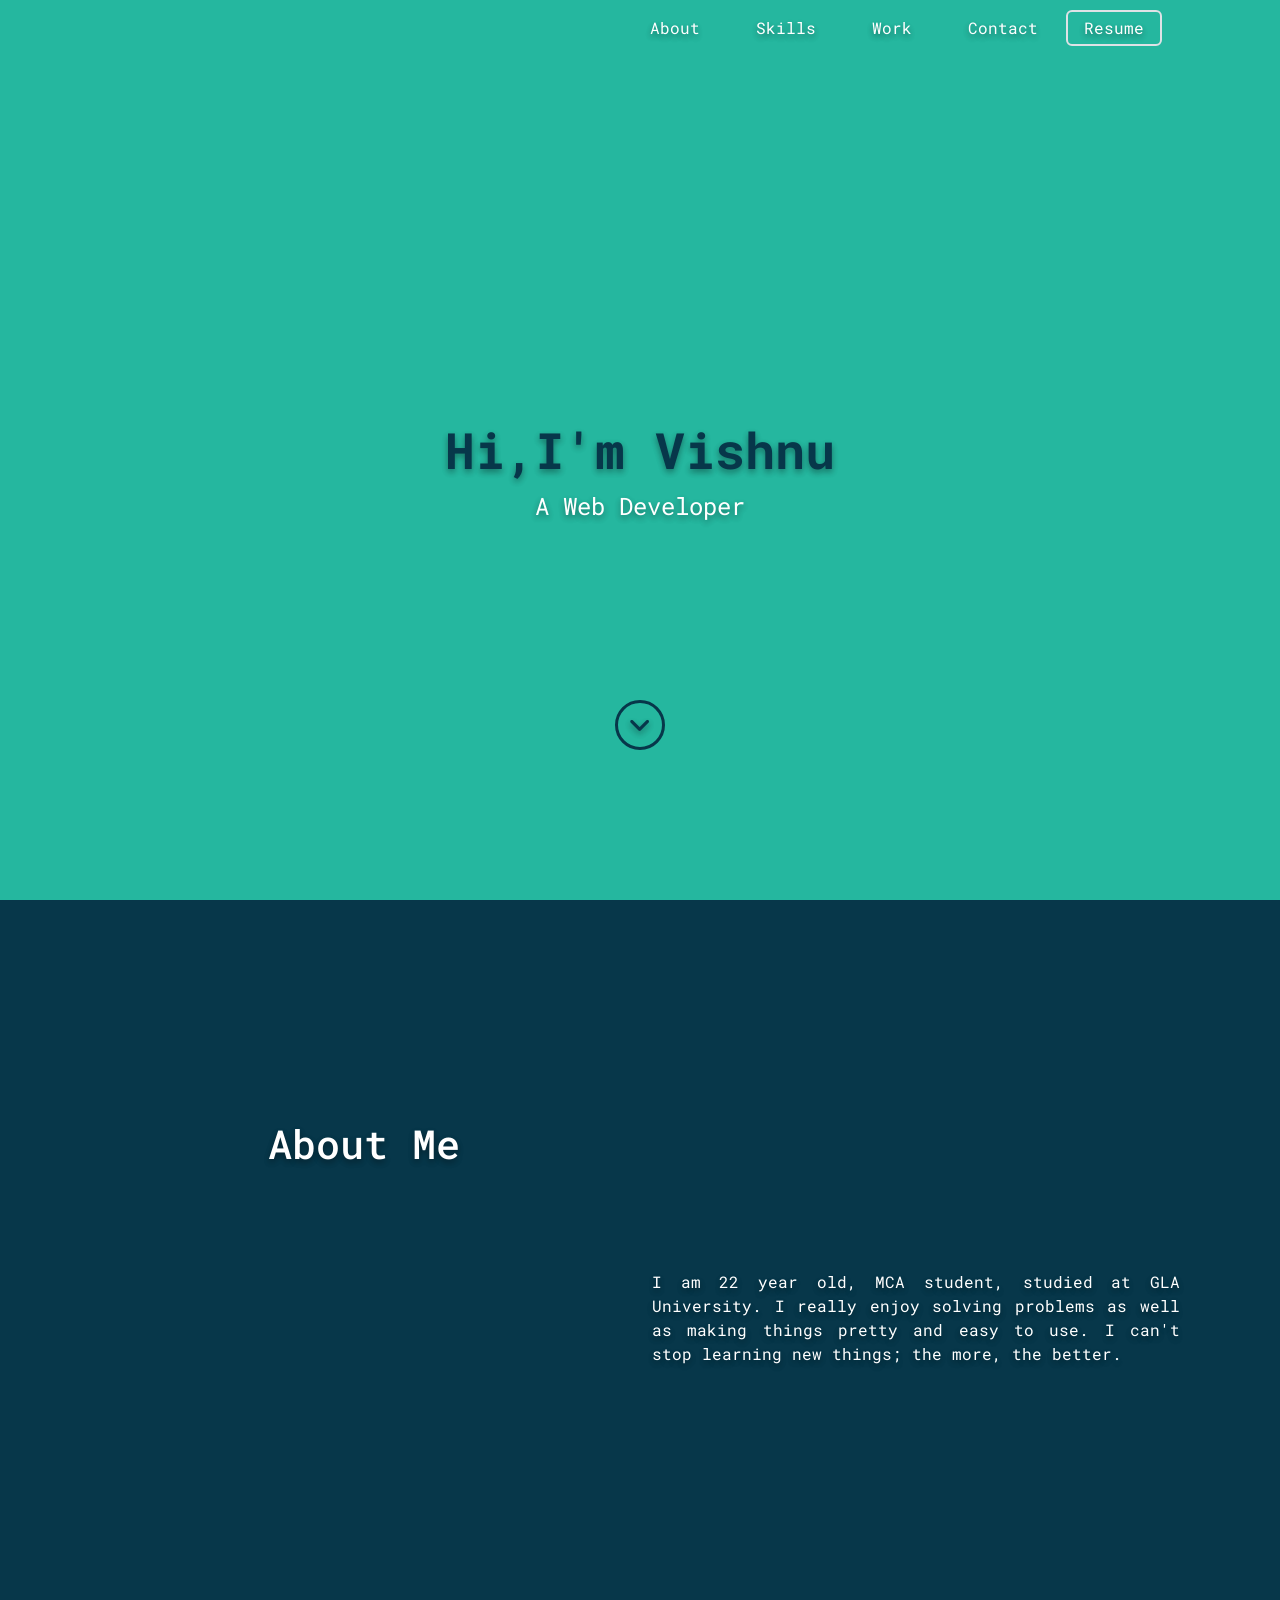
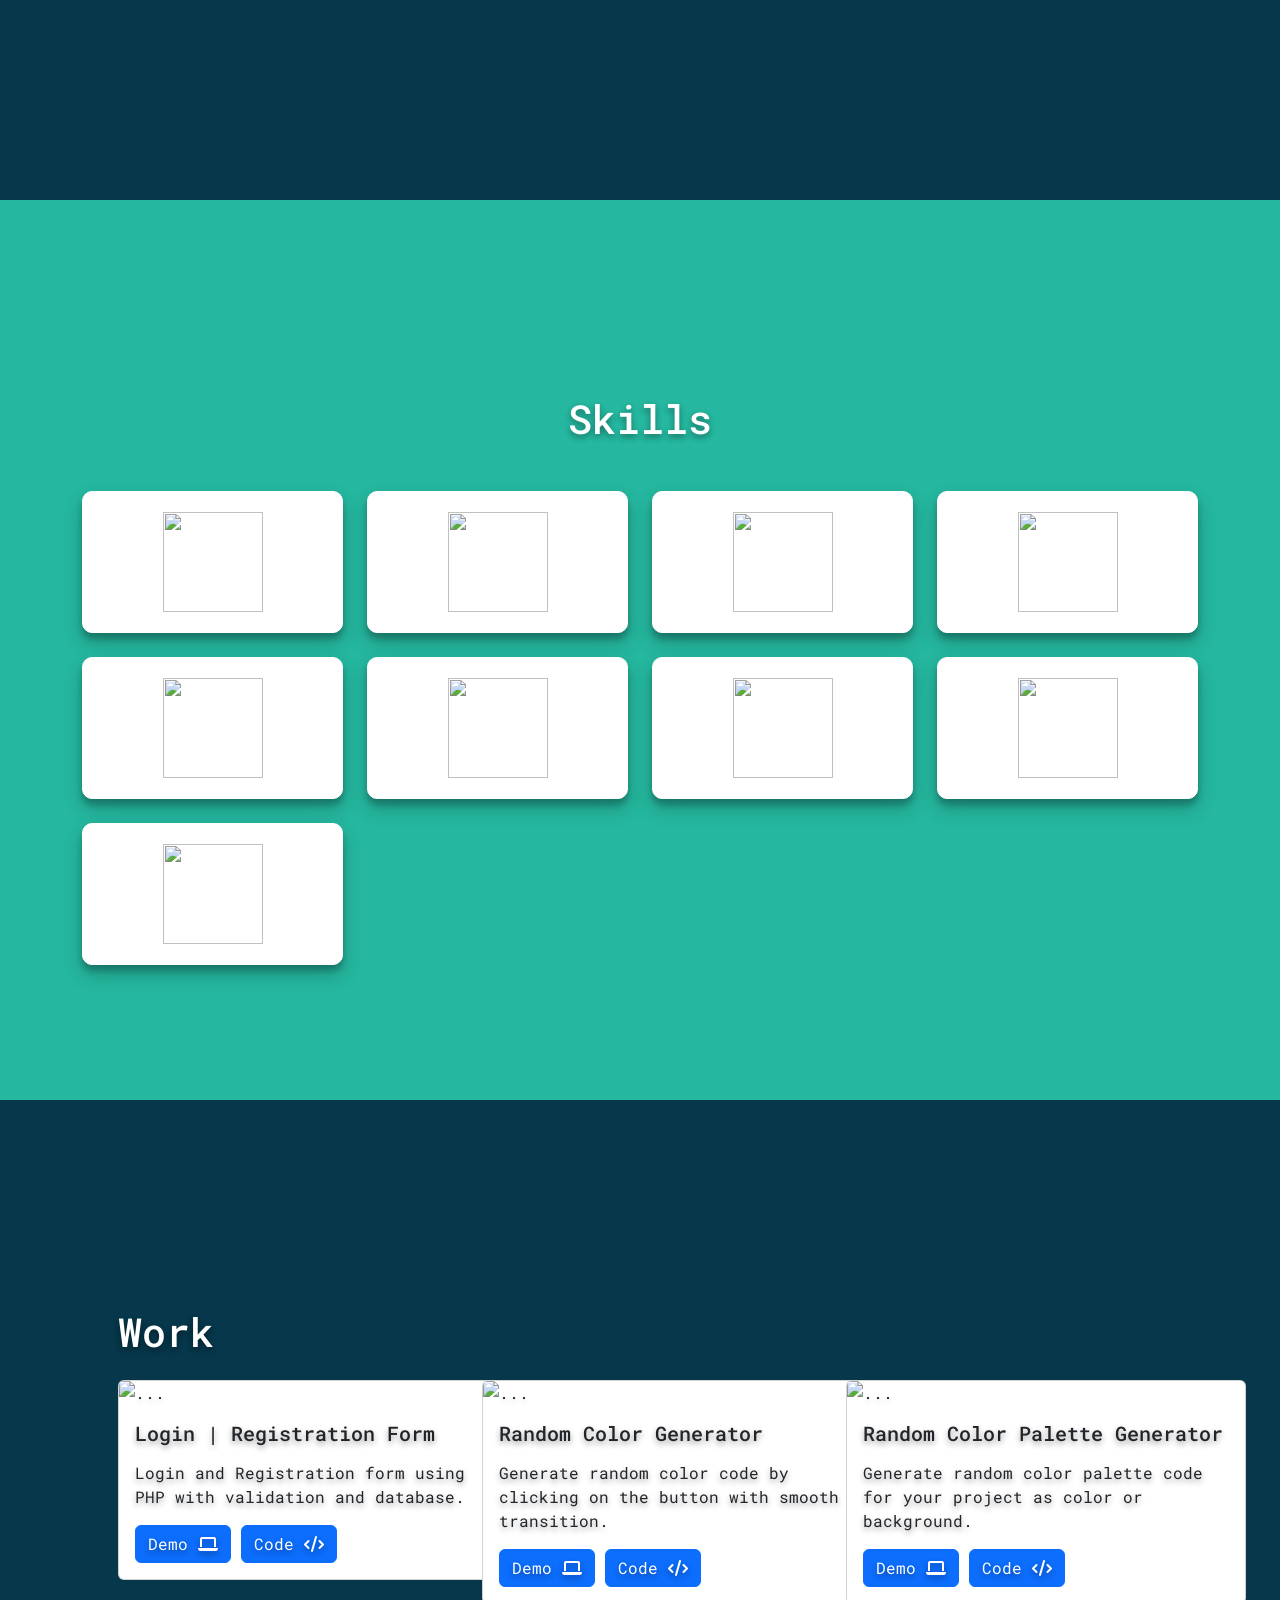
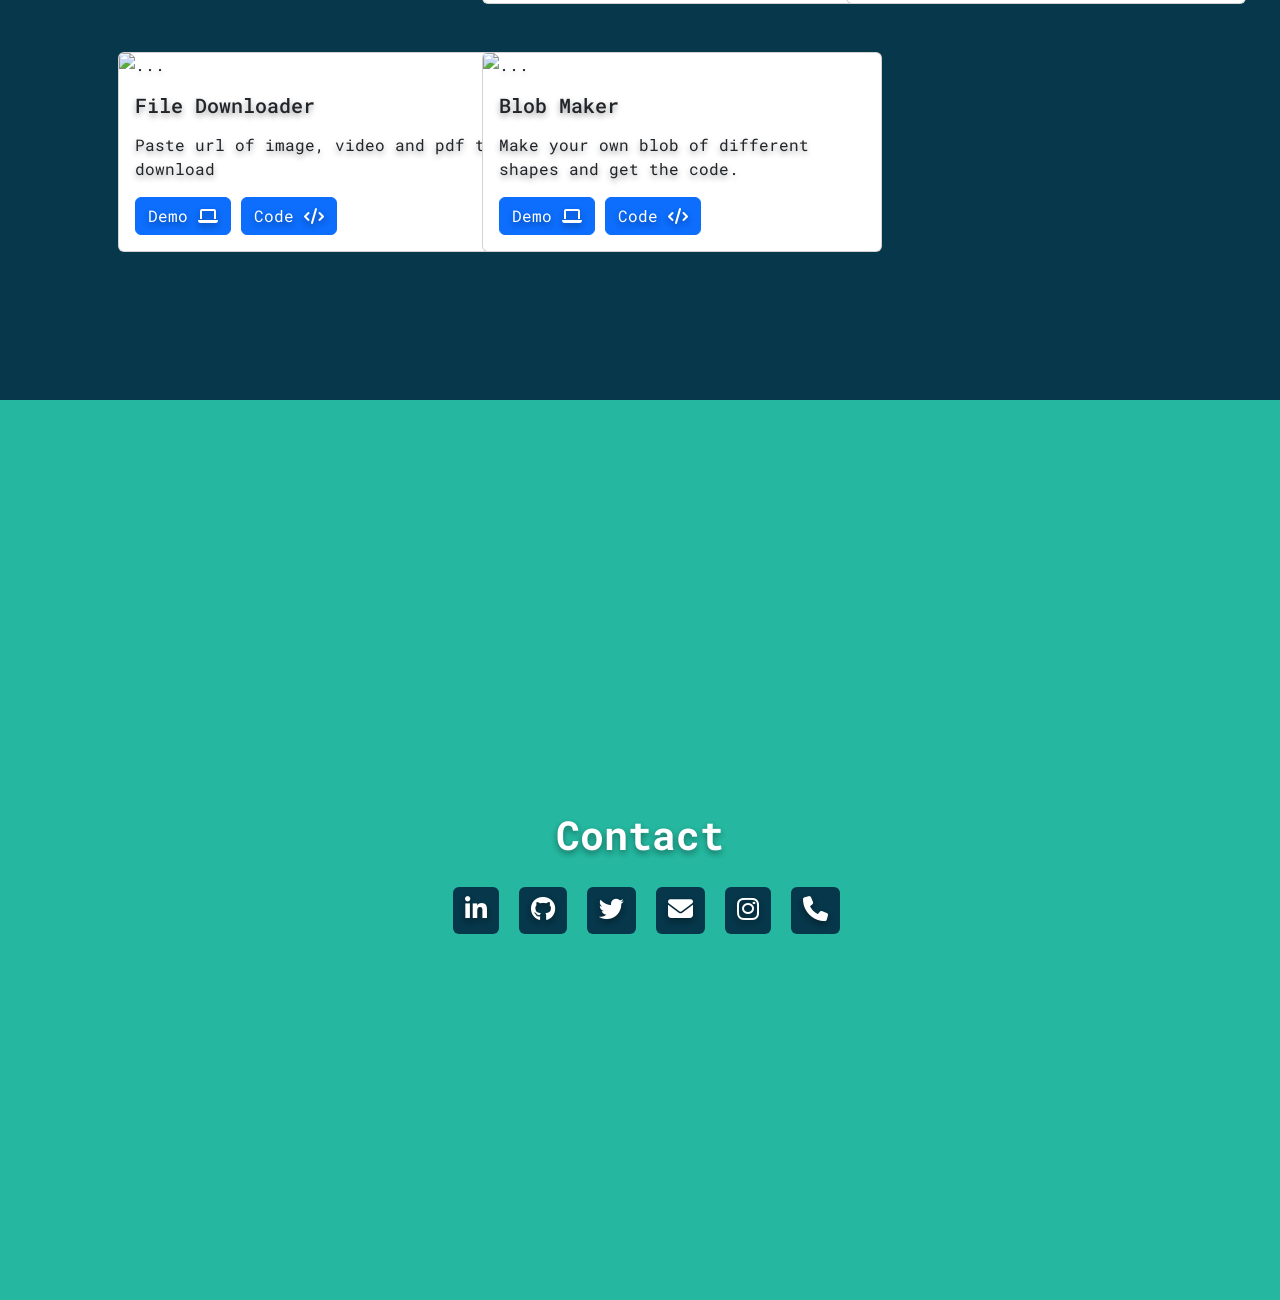
==== commit 9402e0cb: "Add files via upload" ====
--- a/index.html
+++ b/index.html
@@ -1,193 +1,326 @@
 <!DOCTYPE html>
 <html lang="en">
-<head>
-  <meta charset="UTF-8">
-  <meta name="viewport" content="width=device-width, initial-scale=1.0">
-  <title>Portfolio | Vishnu Saini</title>
-  <link rel="shortcut icon" href="icons/favicon.png" type="image/png">
-  <link rel="stylesheet" href="style.css">
-  <link rel="stylesheet" href="https://cdnjs.cloudflare.com/ajax/libs/font-awesome/4.7.0/css/font-awesome.css" integrity="sha512-5A8nwdMOWrSz20fDsjczgUidUBR8liPYU+WymTZP1lmY9G6Oc7HlZv156XqnsgNUzTyMefFTcsFH/tnJE/+xBg==" crossorigin="anonymous" referrerpolicy="no-referrer" />
-</head>
-<body>
-
-  <div id="preloader"></div>
-
-  <div class="wrapper">
-    <nav>
-      <input type="checkbox" id="show-menu">
-      <label for="show-menu" class="menu-icon"><i class="fa fa-bars" aria-hidden="true"></i></label>
-      <div class="content">
-        <div class="logo"><a href="#">Vishnu Saini</a></div>
-        <ul class="links">
-          <li><a href="#about">About</a></li>
-          <li><a href="#skill">Skills</a></li>
-          <li><a href="#project">Projects</a></li>
-          <li><a href="#contact">Contact</a></li>
-          <li><div class="themeSwitch"></div></li>
+  <head>
+    <meta charset="UTF-8" />
+    <meta http-equiv="X-UA-Compatible" content="IE=edge" />
+    <meta name="viewport" content="width=device-width, initial-scale=1.0" />
+    <link rel="apple-touch-icon" sizes="180x180" href="/apple-touch-icon.png" />
+    <link rel="icon" type="image/png" sizes="32x32" href="/favicon-32x32.png" />
+    <link rel="icon" type="image/png" sizes="16x16" href="/favicon-16x16.png" />
+    <link rel="manifest" href="/site.webmanifest" />
+    <title>Portfolio</title>
+    <link rel="stylesheet" href="style.css" />
+    <link
+      rel="stylesheet"
+      href="https://cdnjs.cloudflare.com/ajax/libs/font-awesome/6.2.0/css/all.min.css"
+    />
+    <link
+      rel="stylesheet"
+      href="https://cdn.jsdelivr.net/npm/bootstrap@5.2.2/dist/css/bootstrap.min.css"
+    />
+  </head>
+  <body>
+    <div class="header">
+      <nav class="navbar navbar-expand-lg navbar-light">
+        <div class="container px-5">
+          <a class="navbar-brand title" href="#">Vishnu Saini</a>
+          <button
+            class="navbar-toggler ms-auto"
+            type="button"
+            data-bs-toggle="collapse"
+            data-bs-target="#navbarSupportedContent"
+            aria-controls="navbarSupportedContent"
+            aria-expanded="false"
+            aria-label="Toggle navigation"
+          >
+            <span class="navbar-toggler-icon"></span>
+          </button>
+          <div class="collapse navbar-collapse" id="navbarSupportedContent">
+            <ul class="navbar-nav ms-auto mb-2 mb-lg-0">
+              <li class="nav-item">
+                <a class="nav-link" href="#about">About</a>
+              </li>
+              <li class="nav-item">
+                <a class="nav-link" href="#skills">Skills</a>
+              </li>
+              <li class="nav-item">
+                <a class="nav-link" href="#work">Work</a>
+              </li>
+              <li class="nav-item">
+                <a class="nav-link" href="#contact">Contact</a>
+              </li>
+              <a href="https://drive.google.com/file/d/1KqwsXhD09qWB6uqGtapMSZoW28HvuL5X/view?usp=share_link" target="_blank" class="text-white border border-2 rounded px-3 py-1">Resume</a>
+            </ul>
+          </div>
+        </div>
+      </nav>
+    </div>
+
+    <section id="home">
+      <div class="container">
+        <h1>Hi,I'm Vishnu</h1>
+        <p>A Web Developer</p>
+      </div>
+      <a href="#about" class="icon">
+        <i class="fa-solid fa-angle-down"></i>
+      </a>
+    </section>
+
+    <section id="about">
+      <div class="container text-white">
+        <div class="row">
+          <div class="col-lg-6 col-md-12 col-sm-12 text-center px-5">
+            <h1 class="mb-5">About Me</h1>
+            <div class="img m-auto my-4">
+              <img src="./img/user.jpg" alt="" />
+          </div>
+          </div>
+          <div class="col-lg-6 col-md-12 col-sm-12 text-center">
+            <p class="fs-6" style="text-align: justify; margin-top: 150px;">
+              I am 22 year old, MCA student, studied at GLA University. I really
+              enjoy solving problems as well as making things pretty and easy to
+              use. I can't stop learning new things; the more, the better.
+            </p>
+          </div>
+        </div>
+      </div>
+    </section>
+
+    <section id="skills">
+      <div class="container">
+        <div class="col-lg-12 col-md-12 col-sm-12 text-center">
+            <h1 class="mb-5 text-white">Skills</h1>
+            <div class="row g-4">
+              <div class="col-lg-3 col-md-3 col-sm-12">
+                <div
+                  class="imgbx"
+                  data-bs-toggle="tooltip"
+                  data-bs-placement="bottom"
+                  data-bs-title="HTML"
+                >
+                  <img src="./img/html.png" alt="" />
+                </div>
+              </div>
+              <div class="col-lg-3 col-md-3 col-sm-12">
+                <div
+                  class="imgbx"
+                  data-bs-toggle="tooltip"
+                  data-bs-placement="bottom"
+                  data-bs-title="CSS"
+                >
+                  <img src="./img/css-3.png" alt="" />
+                </div>
+              </div>
+              <div class="col-lg-3 col-md-3 sm-12">
+                <div
+                  class="imgbx"
+                  data-bs-toggle="tooltip"
+                  data-bs-placement="bottom"
+                  data-bs-title="JavaScript"
+                >
+                  <img src="./img/java-script.png" alt="" />
+                </div>
+              </div>
+              <div class="col-lg-3 col-md-3 sm-12">
+                <div
+                  class="imgbx"
+                  data-bs-toggle="tooltip"
+                  data-bs-placement="bottom"
+                  data-bs-title="Bootstrap"
+                >
+                  <img src="./img/bootstrap.png" alt="" />
+                </div>
+              </div>
+              <div class="col-lg-3 col-md-3 sm-12">
+                <div
+                  class="imgbx"
+                  data-bs-toggle="tooltip"
+                  data-bs-placement="bottom"
+                  data-bs-title="Java"
+                >
+                  <img src="./img/java.png" alt="" />
+                </div>
+              </div>
+              <div class="col-lg-3 col-md-3 sm-12">
+                <div
+                  class="imgbx"
+                  data-bs-toggle="tooltip"
+                  data-bs-placement="bottom"
+                  data-bs-title="Nodejs"
+                >
+                  <img src="./img/nodejs.png" alt="" />
+                </div>
+              </div>
+              <div class="col-lg-3 col-md-3 sm-12">
+                <div
+                  class="imgbx"
+                  data-bs-toggle="tooltip"
+                  data-bs-placement="bottom"
+                  data-bs-title="PHP"
+                >
+                  <img src="./img/php.png" alt="" />
+                </div>
+              </div>
+              <div class="col-lg-3 col-md-3 sm-12">
+                <div
+                  class="imgbx"
+                  data-bs-toggle="tooltip"
+                  data-bs-placement="bottom"
+                  data-bs-title="MySQL"
+                >
+                  <img src="./img/mysql.png" alt="" />
+                </div>
+              </div>
+              <div class="col-lg-3 col-md-3 sm-12">
+                <div
+                  class="imgbx"
+                  data-bs-toggle="tooltip"
+                  data-bs-placement="bottom"
+                  data-bs-title="Github"
+                >
+                  <img src="./img/github.png" alt="" />
+                </div>
+              </div>
+            </div>
+          </div>
+      </div>
+    </section>
+
+    <section id="work">
+      <div class="container px-5 py-5">
+        <h1 class="mb-4 text-white">Work</h1>
+        <div class="row g-5">
+          <div class="col-sm-12 col-md-4 col-lg-4">
+            <div class="card" style="width:25rem;">
+              <img src="./img/projectImg/project01.png" class="card-img-top" alt="..." />
+              <div class="card-body">
+                <h5 class="card-title mb-3">Login | Registration Form</h5>
+                <p class="card-text fs-6 text-dark mb-3">Login and Registration form using PHP with validation and database.</p>
+                <a href="#" class="btn btn-primary">Demo <i class="fa-solid fa-laptop"></i></a>
+                <a href="https://github.com/VishnuSaini07/Login-Registration-Form" target="_blank" class="btn btn-primary">Code <i class="fa-solid fa-code"></i></a>
+              </div>
+            </div>
+          </div>
+          <div class="col-sm-12 col-md-4 col-lg-4">
+            <div class="card" style="width: 25rem">
+              <img src="./img/projectImg/project02.png" class="card-img-top" alt="..." />
+              <div class="card-body">
+                <h5 class="card-title mb-3">Random Color Generator</h5>
+                <p class="card-text fs-6 text-dark mb-3">Generate random color code by clicking on the button with smooth transition.</p>
+                <a href="https://vishnusaini07.github.io/Random-Color-Generator/" target="_blank" class="btn btn-primary">Demo <i class="fa-solid fa-laptop"></i></a>
+                <a href="https://github.com/VishnuSaini07/Random-Color-Generator" target="_blank" class="btn btn-primary">Code <i class="fa-solid fa-code"></i></a>
+              </div>
+            </div>
+          </div>
+          <div class="col-sm-12 col-md-4 col-lg-4">
+            <div class="card" style="width: 25rem">
+              <img src="./img/projectImg/project03.png" class="card-img-top" alt="..." />
+              <div class="card-body">
+                <h5 class="card-title mb-3">Random Color Palette Generator</h5>
+                <p class="card-text fs-6 text-dark mb-3">Generate random color palette code for your project as color or background. </p>
+                <a href="https://vishnusaini07.github.io/Random-Color-Palette-Generator/" target="_blank" class="btn btn-primary">Demo <i class="fa-solid fa-laptop"></i></a>
+                <a href="https://github.com/VishnuSaini07/Random-Color-Palette-Generator" target="_blank" class="btn btn-primary">Code <i class="fa-solid fa-code"></i></a>
+              </div>
+            </div>
+          </div>
+          <div class="col-sm-12 col-md-4 col-lg-4">
+            <div class="card" style="width: 25rem">
+              <img src="./img/projectImg/project04.png" class="card-img-top" alt="..." />
+              <div class="card-body">
+                <h5 class="card-title mb-3">File Downloader</h5>
+                <p class="card-text fs-6 text-dark mb-3">Paste url of image, video and pdf to download</p>
+                <a href="https://vishnusaini07.github.io/File-Downloader/" target="_blank" class="btn btn-primary">Demo <i class="fa-solid fa-laptop"></i></a>
+                <a href="https://github.com/VishnuSaini07/File-Downloader" target="_blank" class="btn btn-primary">Code <i class="fa-solid fa-code"></i></a>
+              </div>
+            </div>
+          </div>
+          <div class="col-sm-12 col-md-4 col-lg-4">
+            <div class="card" style="width: 25rem">
+              <img src="./img/projectImg/project05.png" class="card-img-top" alt="..." />
+              <div class="card-body">
+                <h5 class="card-title mb-3">Blob Maker</h5>
+                <p class="card-text fs-6 text-dark mb-3">Make your own blob of different shapes and get the code.</p>
+                <a href="https://vishnusaini07.github.io/Blob-Maker/" target="_blank" class="btn btn-primary">Demo <i class="fa-solid fa-laptop"></i></a>
+                <a href="https://github.com/VishnuSaini07/Blob-Maker" target="_blank" class="btn btn-primary">Code <i class="fa-solid fa-code"></i></a>
+              </div>
+            </div>
+          </div>
+        </div>
+      </div>
+    </section>
+
+    <section id="contact">
+      <div class="container text-center">
+        <h1>Contact</h1>
+        <ul class="social-links">
+          <li>
+            <a href="https://www.linkedin.com/in/imvishnusaini/" target="_blank"
+              ><i class="fa-brands fa-linkedin-in"></i
+            ></a>
+          </li>
+          <li>
+            <a href="https://github.com/VishnuSaini07" target="_blank"
+              ><i class="fa-brands fa-github"></i
+            ></a>
+          </li>
+          <li>
+            <a href="https://twitter.com/VsnuSaini" target="_blank"
+              ><i class="fa-brands fa-twitter"></i
+            ></a>
+          </li>
+          <li>
+            <a href="mailto:vis.saini2015@gmail.com" target="_blank"
+              ><i class="fa-solid fa-envelope"></i
+            ></a>
+          </li>
+          <li>
+            <a href="https://www.instagram.com/im_vishnu_saini/" target="_blank"
+              ><i class="fa-brands fa-instagram"></i
+            ></a>
+          </li>
+          <li>
+            <a href="tel:+916397457875"><i class="fa-solid fa-phone"></i></a>
+          </li>
         </ul>
       </div>
-    </nav>
-  </div>
-
-  <section class="banner" id="banner">
-    <div class="content">
-      <div class="imgBx">
-        <img src="user.jpg" alt="Vishnu Saini">
-      </div>
-      <h3>Vishnu Saini</h3>
-      <p>I'm a Creative Front End Developer.</p>
-
-      <a href="https://drive.google.com/file/d/1Zmu38zR5XHF04iDE_1S0TPBQXgzlNsKF/view?usp=sharing" class="btn">View Resume</a>
-      <ul class="socialMedia">
-        <li><a href="https://www.linkedin.com/in/imvishnusaini" target="_blank"><i class="fa fa-linkedin" aria-hidden="true"></i></a></li>
-        <li><a href="https://www.github.com/vishnusaini07" target="_blank"><i class="fa fa-github" aria-hidden="true"></i></a></li>
-        <li><a href="https://www.twitter.com/vsnusaini" target="_blank"><i class="fa fa-twitter" aria-hidden="true"></i></a></li>
-      </ul>
-    </div>
-  </section>
-  
-  <!-- About -->
-  <section class="about adjust" id="about">
-    <div class="title">
-      <h2>About Me</h2>
-    </div>
-    <div class="content">
-      <div class="textBox">
-        <p><b>W</b>elcome <b>t</b>o <b>m</b>y <b>P</b>ortfolio</b><br><br><q><b>I</b> am <b>Vishnu Saini</b>, a web designer/developer based in Mathura. I focused on crafting great web experiences. Designing and Coding have been my passion since the days I started working with computers but I found myself into web design/development since 2019.<br><br>I enjoy creating beautifully designed, intuitive and functional websites.I have just learned some languages and want to learn many more and want to get a lot of knowledge.</q></p>
-      </div>
-      <div class="imgBx">
-        <img src="user1.jpeg" alt="Vishnu Saini">
-      </div>
-    </div>
-  </section>
-  
-  <!-- Skills -->
-  <section class="skill adjust" id="skill">
-    <div class="title">
-      <h2>Skills</h2>
-    </div>
-    <div class="content">
-      <div class="skillBox">
-        <img src="icons/html.png" alt="">
-        <h2>HTMl</h2>
-      </div>
-      <div class="skillBox">
-        <img src="icons/css-3.png" alt="">
-        <h2>CSS</h2>
-      </div>
-      <div class="skillBox">
-        <img src="icons/javascript.png" alt="">
-        <h2>Javascript</h2>
-      </div>
-      <div class="skillBox">
-        <img src="icons/bootstrap-fill.svg" alt="">
-        <h2>Bootstrap</h2>
-      </div>
-      <div class="skillBox">
-        <img src="icons/jquery.png" alt="">
-        <h2>jquery</h2>
-      </div>
-      <div class="skillBox">
-        <img src="icons/nodejs.png" alt="">
-        <h2>node js</h2>
-      </div>
-      <div class="skillBox">
-        <img src="icons/react.png" alt="">
-        <h2>react</h2>
-      </div>
-      <div class="skillBox">
-        <img src="icons/python.png" alt="">
-        <h2>Python</h2>
-      </div>
-      <div class="skillBox">
-        <img src="icons/mysql.svg" alt="">
-        <h2>mysql</h2>
-      </div>
-      <div class="skillBox">
-        <img src="icons/mongo2.svg" alt="">
-        <h2>mongo db</h2>
-      </div>
-      <div class="skillBox">
-        <img src="icons/vscode1.png" alt="">
-        <h2>vs code</h2>
-      </div>
-      <div class="skillBox">
-        <img src="icons/figma.png" alt="">
-        <h2>figma</h2>
-      </div>
-    </div>
-  </section>
-
-  <!-- Project -->
-  <section class="project adjust" id="project">
-    <div class="title">
-      <h2>Projects</h2>
-    </div>
-    <div class="content">
-      <a href="https://vishnusaini07.github.io/Calculator-App/" class="projectBx">
-        <div class="imgBx">
-          <img src="projects/img1.png" alt="">
-        </div>
-        <div class="textBx">
-          <h3>Calculator App</h3>
-        </div>
-      </a>
-      <a href="https://vishnusaini07.github.io/Clock-App-UI/" class="projectBx">
-        <div class="imgBx">
-          <img src="projects/img2.png" alt="">
-        </div>
-        <div class="textBx">
-          <h3>Clock App UI</h3>
-        </div>
-      </a>
-      <a href="https://vishnusaini07.github.io/Quiz-Mania/" class="projectBx">
-        <div class="imgBx">
-          <img src="projects/img3.png" alt="">
-          </div>
-        <div class="textBx">
-          <h3>Quiz Mania</h3>
-        </div>
-      </a>
-      <a href="https://vishnusaini07.github.io/Animated-Heart-Background/" class="projectBx">
-        <div class="imgBx">
-          <img src="projects/img4.png" alt="">
-        </div>
-        <div class="textBx">
-          <h3>Animated Heart Background</h3>
-        </div>
-      </a>
-      <a href="https://vishnusaini07.github.io/Todo-App/" class="projectBx">
-        <div class="imgBx">
-          <img src="projects/img5.png" alt="">
-        </div>
-        <div class="textBx">
-          <h3>ToDo App</h3>
-        </div>
-      </a>
-    </div>
-  </section>
-
-  <!-- Contact -->
-  <section class="contact adjust" id="contact">
-    <div class="title">
-      <h2>contact</h2>
-    </div>
-      <ul class="socialMedia">
-        <li><a href="https://www.linkedin.com/in/imvishnusaini" target="_blank"><i class="fa fa-linkedin" aria-hidden="true"></i></a></li>
-        <li><a href="https://www.twitter.com/vsnusaini" target="_blank"><i class="fa fa-twitter" aria-hidden="true"></i></a></li>
-        <li><a href="mailto:vis.saini2015@gmail.com"><i class="fa fa-envelope" aria-hidden="true"></i></a></li>
-        <li><a href="https://www.facebook.com/imvishnusaini" target="_blank"><i class="fa fa-facebook" aria-hidden="true"></i></a></li>
-        <li><a href="https://www.instagram.com/im_vishnu_saini" target="_blank"><i class="fa fa-instagram" aria-hidden="true"></i></a></li>
-        <li><a href="tel:6397457875" target="_blank"><i class="fa fa-phone" aria-hidden="true"></i>
-        </a></li>
-      </ul>
-  </section>
-
-  <!-- Copyright Text -->
-  <div class="copyright">
-    <p>Copyright &copy; 2021 Vishnu Saini</p>
-  </div>
-  <script src="app.js"></script>
-
-</body>
+    </section>
+
+    <script src="popper.min.js"></script>
+    <script src="https://cdn.jsdelivr.net/npm/bootstrap@5.2.2/dist/js/bootstrap.bundle.min.js"></script>
+    <script src="https://code.jquery.com/jquery-3.6.1.js"></script>
+    <script>
+      const tooltipTriggerList = document.querySelectorAll(
+        '[data-bs-toggle="tooltip"]'
+      );
+      const tooltipList = [...tooltipTriggerList].map(
+        (tooltipTriggerEl) => new bootstrap.Tooltip(tooltipTriggerEl)
+      );
+    </script>
+    <script>
+      jQuery(function ($) {
+        var $navbar = $(".navbar");
+        var $navbarBrand = $(".navbar-brand");
+        var $imgHover = $(".img img");
+        var $win = $(window);
+        var winH = $win.height();
+
+        $(window).scroll(function (event) {
+          var $current = $(this).scrollTop();
+          if ($current > winH - 10) {
+            $navbar.addClass("navbar-color");
+            $navbarBrand.addClass("show");
+            $imgHover.removeClass("bounce");
+          } else {
+            $navbar.removeClass("navbar-color");
+            $navbarBrand.removeClass("show");
+            $imgHover.addClass("bounce");
+          }
+        });
+
+        $(".navbar-collapse a").click(function () {
+          $(".navbar-collapse").collapse("hide");
+        });
+      });
+    </script>
+  </body>
 </html>
--- a/style.css
+++ b/style.css
@@ -1,679 +1,275 @@
-@import url('https://fonts.googleapis.com/css2?family=Poppins:ital,wght@0,200;0,300;0,400;0,700;0,800;0,900;1,500&display=swap');
-
+@import url('https://fonts.googleapis.com/css2?family=Roboto+Mono:wght@300;400;500;600;700&display=swap');
 * {
-  margin: 0;
-  padding: 0;
-  box-sizing: border-box;
-  text-decoration: none;
-  font-family: 'Poppins', sans-serif;
-  scroll-behavior: smooth;
-}
-
-::-webkit-scrollbar {
-  width: 10px;
-}
-
-::-webkit-scrollbar-track {
-  background: var(--white);
-  transition-delay: 3s;
-}
-
-::-webkit-scrollbar-thumb {
-  background: var(--black);
-}
-
-#preloader {
-  background: #000 url(icons/loader.gif) no-repeat center center;
-  background-size: 25%;
-  height: 100vh;
-  width: 100%;
-  position: fixed;
-  z-index: 200;
-}
-
-:root {
-  --black: #333;
-  --black2: #333;
-  --white: #fff;
-  --white2: #fff;
-}
-
-
-.dark {
-  --black: #fff;
-  --black2: #444;
-  --white: #333;
-  --white2: #444;
-}
-
-body {
-  position: relative;
-  overflow-x: hidden;
-}
-
-.wrapper {
-  background: var(--white2);
-  position: fixed;
-  width: 100%;
-  z-index: 100;
-}
-
-.wrapper nav {
-  position: relative;
-  display: flex;
-  width: 100%;
-  height: 60px;
-  align-items: center;
-  justify-content: space-between;
-  border-bottom: 1px solid rgba(0, 0, 0, 0.05);
-}
-
-.dark .wrapper nav {
-  border-bottom: 1px solid rgba(0, 0, 0, 0.5);
-}
-
-nav .content {
-  width: 100%;
-  display: flex;
-  align-items: center;
-  justify-content: space-between;
-  padding: 0 40px;
-}
-
-nav .content .links {
-  margin-left: 80px;
-  display: flex;
-}
-
-.content .logo a {
-  color: var(--black);
-  font-weight: 700;
-  text-decoration: none;
-  font-size: 1.4em;
-  text-transform: uppercase;
-  letter-spacing: 1px;
-}
-
-.content .links li {
-  list-style: none;
-  line-height: 70px;
-}
-
-.content .links li a {
-  color: var(--black);
-  opacity: 0.5;
-  font-size: 16px;
-  font-weight: 500;
-  padding: 9px 20px;
-  border-radius: 5px;
-  transition: all 0.3s ease;
-  text-transform: uppercase;
-}
-
-
-.themeSwitch {
-  position: absolute;
-  top: 15px;
-  right: 15px;
-  width: 30px;
-  height: 30px;
-  background: var(--black);
-  color: var(--white);
-  cursor: pointer;
-  border-radius: 50%;
-  display: flex;
-  justify-content: center;
-  align-items: center;
-}
-
-.themeSwitch::before {
-  content: '\f186';
-  font-family: fontAwesome;
-}
-
-.dark .themeSwitch::before{
-  content: '\f185';
-  font-family: fontAwesome
-}
-
-/* .content .links li label {
-  display: none;
-} */
-
-.content .links li a:hover {
-  opacity: 1;
-}
-
-.wrapper .menu-icon {
-  color: var(--black);
-  font-size: 18px;
-  cursor: pointer;
-  line-height: 70px;
-  width: 70px;
-  text-align: center;
-}
-
-.wrapper .menu-icon {
-  display: none;
-}
-
-.wrapper input[type="checkbox"] {
-  display: none;
-}
-
-.content .links li:hover > ul {
-  top: 70px;
-  opacity: 1;
-  visibility: visible;
-  transition: all 0.3s ease;
-}
-
-.content .links ul li a{
-  display: block;
-  width: 100%;
-  line-height: 30px;
-  border-radius: 0px!important;
-}
-
-.content .links ul ul {
-  position: absolute;
-  top: 0;
-  right: calc(-100% + 9px);
-}
-
-.content .links ul li {
-  position: relative;
-}
-
-.content .links ul li:hover ul {
-  top: 0;
+    margin: 0;
+    padding: 0;
+    box-sizing: border-box;
+    list-style: none !important;
+    text-decoration: none !important;
+    font-family: 'Roboto Mono', monospace;
+    text-shadow: rgba(0, 0, 0, 0.16) 0px 3px 6px, rgba(0, 0, 0, 0.23) 0px 3px 6px;
+}
+html {
+    scroll-behavior: smooth;
+}
+
+.header {
+    width: 100%;
+    background-color: #25b79f;
+    position: fixed;
+    z-index: 1000;
+}
+
+.navbar {
+    transition: 0.5s ease;
+}
+
+.navbar-color {
+    background-color: #07374a;
+}
+
+.navbar-brand {
+    display: none;
+}
+
+.navbar-brand.show {
+    display: block;
+} 
+
+.title {
+    font-size: 25px !important;
+    font-weight: 700;
+    color: #FFF !important;
+}
+
+.navbar-nav {
+    display: flex;
+    align-items: center;
+    justify-content: center;
+}
+
+.navbar-nav .nav-item {
+    padding: 0 20px;
+    position: relative;
+}
+
+.nav-item .nav-link {
+    font-size: 16px;
+    font-weight: 400;
+    color: #fff !important;
+}
+
+.nav-item:hover .nav-link::after {
+    content: '';
+    position: absolute;
+    bottom: -1px !important;
+    left: 50%;
+    transform: translateX(-50%);
+    background-color: #fff;
+    border-radius: 50px;
+    height: 2px;
+    width: 60%;
+}
+
+.navbar-light .navbar-toggler-icon {
+    background-image: url("data:image/svg+xml,%3csvg xmlns='http://www.w3.org/2000/svg' viewBox='0 0 30 30'%3e%3cpath stroke='rgba%28255, 255, 255, 1%29' stroke-linecap='round' stroke-miterlimit='10' stroke-width='2' d='M4 7h22M4 15h22M4 23h22'/%3e%3c/svg%3e");
+    outline: none !important;
+}
+
+.navbar-light .navbar-toggler {
+    border: 1px solid #fff;
+}
+
+.navbar-light .navbar-toggler:focus {
+    box-shadow: none;
 }
 
 section {
-  position: relative;
-  min-height: 100vh;
-}
-
-.banner {
-  display: flex;
-  align-items: center;
-  justify-content: center;
-  color: var(--white);
-  background: var(--white);
-}
-
-.banner .content {
-  display: flex;
-  flex-direction: column;
-  align-items: center;
-  justify-content: center;
-}
-
-.banner .imgBx {
-  position: relative;
-  width: 300px;
-  height: 300px;
-  overflow: hidden;
-  border-radius: 50%;
-  margin-bottom: 20px;
-}
-
-.banner .imgBx img {
-  position: absolute;
-  top: 0;
-  left: 0;
-  width: 100%;
-  height: 100%;
-  object-fit: cover;
-}
-
-h3 {
-  position: relative;
-  font-size: 1.4em;
-  color: var(--black);
-  letter-spacing: 2px;
-  text-transform: uppercase;
-}
-
-p {
-  color: #777;
-}
-
-.dark p {
-  color: var(--black);
-}
-
-#box {
-  position: absolute;
-  top: 50%;
-}
-
-.btn {
-  position: relative;
-  display: inline-block;
-  padding: 10px 30px;
-  background: var(--black2);
-  color: #fff;
-  font-weight: 400;
-  letter-spacing: 1px;
-  margin-top: 10px;
-  text-decoration: none;
-}
-
-.dark .btn:hover {
-background: #2196f3;
-}
-
-.socialMedia {
-  position: absolute;
-  bottom: 20px;
-  display: flex;
-}
-
-.socialMedia li {
-  list-style: none;
-}
-
-.socialMedia li a {
-  display: inline-block;
-  width: 40px;
-  height: 40px;
-  background: rgba(0, 0, 0, 0.05);
-  margin: 5px;
-  display: flex;
-  justify-content: center;
-  align-items: center;
-  text-decoration: none;
-  color: var(--black);
-  font-size: 1.2em;
-}
-
-.dark .socialMedia li a:hover {
-  background: #2196f3;
-}
-
-.socialMedia li a:hover {
-  background: var(--black2);
-  color: #fff;
-}
-
-.adjust {
-  position: relative;
-  min-height: 100vh;
-  width: 100%;
-  padding: 0 40px;
-  padding-top: 80px;
-  background: var(--white);
-  color: var(--black);
-  display: inline-block;
-}
-
-.title {
-  width: 100%;
-  text-align: center;
-}
-
-.title h2 {
-  position: relative;
-  text-transform: uppercase;
-  letter-spacing: 2px;
-  font-size: 1.2em;
-  margin-bottom: 30px;
-}
-
-.title h2::before {
-  content: '';
-  position: absolute;
-  left: 50%;
-  transform: translateX(-50%);
-  bottom: -10px;
-  width: 50px;
-  height: 1px;
-  background: var(--black);
-}
-
-.about .content {
-  display: flex;
-  justify-content: space-between;
-  margin-top: 40px;
-}
-
-.about .content .textBox {
-  width: 49%;
-  min-width: 49%;
-}
-
-.about .content .imgBx {
-  margin-left: 40px;
-}
-
-.about .content .imgBx img {
-  max-width: 80%;
-}
-
-.skill .content {
-  display: grid;
-  grid-template-columns: repeat(6, 1fr);
-  grid-gap: 20px;
-  margin: 40px 0;
-  max-width: 100%;
-}
-
-.skill .content .skillBox {
-  border: 1px solid rgba(0, 0, 0, 0.05);
-  padding:40px 20px;
-  display: flex;
-  background: var(--white2);
-  justify-content: center;
-  align-items: center;
-  flex-direction: column;
-}
-
-.dark .skill .content .skillBox:hover {
-  background: #2196f3;
-}
-
-.skill .content .skillBox img {
-  max-width: 60px;
-  filter: brightness(0);
-}
-
-.dark .skill .content .skillBox img {
-  filter: invert(1);
-}
-
-.skill .content .skillBox:nth-child(10) img {
-  max-width: 30px;
-}
-
-.skill .content .skillBox h2 {
-  font-size: 1.1em;
-  font-weight: 600;
-  margin-top: 10px;
-  color: var(--black);
-  text-align: center;
-  letter-spacing: 2px;
-  text-transform: uppercase;
-}
-
-.project .content {
-  display: grid;
-  grid-template-columns: repeat(3, 1fr);
-  grid-gap: 20px;
-  margin: 50px 0;
-}
-
-.project .content .projectBx {
-  position: relative;
-  width: 100%;
-  height: 300px;
-  overflow: hidden;
-}
-
-.project .content .projectBx .imgBx {
-  position: relative;
-  width: 100%;
-  height: 100%;
-  transform: translateY(0);
-  transition: 0.5s ease-in-out;
-}
-
-.project .content .projectBx:hover .imgBx {
-  transform: translateY(-100%);
-}
-
-.project .content .projectBx .imgBx img {
-  position: absolute;
-  top: 0;
-  left: 0;
-  width: 100%;
-  height: 100%;
-  object-fit: cover;
-}
-
-.project .content .projectBx .textBx {
-  position: absolute;
-  top: 0;
-  left: 0;
-  width: 100%;
-  height: 100%;
-  background: var(--black);
-  display: flex;
-  justify-content: center;
-  align-items: center;
-  transform: translateY(100%);
-  transition: 0.5s ease-in-out;
-}
-
-.dark .project .content .projectBx .textBx {
-  background: #444;
-}
-
-.project .content .projectBx:hover .textBx {
-  transform: translateY(0);
-}
-
-.project .content .projectBx .textBx h3 {
-  color: #fff;
-  font-size: 1em;
-}
-
-.contact {
-  min-height: 50vh;
-}
-
-.contact .socialMedia {
-  position: absolute;
-  top: 50%;
-  left: 50%;
-  transform: translateX(-50%);
-  display: flex;
-}
-
-.copyright {
-  position: relative;
-  bottom: 0;
-  padding: 10px 40px;
-  text-align: center;
-  background: var(--white);
-}
-
-/* Responsive Code */
-
-@media screen and (max-width: 1024px) {
-  .wrapper nav {
-    max-width: 100%;
-    padding: 0 20px;
-  }
-  nav .content .links {
-    margin-left: 30px;
-  }
-  .content .links li a {
-    padding: 8px 13px;
-  }
-  .themeSwitch {
-    position: absolute;
-    top: 15px;
-    right: 20px;
-    width: 30px;
-    height: 30px;
-    background: var(--black);
-    color: var(--white);
-    cursor: pointer;
-    border-radius: 50%;
-    display: flex;
-    justify-content: center;
-    align-items: center;
-  }
-
-
-
-
-  /* .themeSwitch {
-    left: 20px;
-  } */
-  .banner .imgBx {
-    width: 250px;
-    height: 250px;
-  }
-
-  .banner h3,
-  .banner p {
-    text-align: center;
-  }
-
-  .adjust {
-    padding: 0 20px;
-    padding-top: 80px;
-  }
-
-  .about .content .textBox {
-    width: 100%;
-    min-width: 100%;
-  }
-
-  .about .content {
-    flex-direction: column;
-  }
-
-  .about .content .imgBx {
-    margin-top: 20px;
-  }
-
-  .skill .content {
-    grid-template-columns: repeat(5, 1fr);
-  }
-
-  .project .content {
-    grid-template-columns: repeat(3, 1fr);
-  }
-}
-
-/* Tablet */
-
-@media screen and (max-width: 768px) {
-  .wrapper .menu-icon {
-    display: block;
-
-  }
-  .wrapper #show-menu:checked ~ .menu-icon i::before {
-    content: '\f00d';
-  }
-  nav .content .links {
-    display: block;
-    position: fixed;
-    background: var(--white);
+    padding-top: 60px;
+    min-height: 100vh;
     height: 100%;
     width: 100%;
-    top: 60px;
-    left: -100%;
+    display: flex;
+    align-items: center;
+    justify-content: center;
+}
+
+#home {
+    height: 100vh;
+}
+
+#home,
+#skills,
+#contact {
+    background-color: #25b79f;
+}
+
+#about,
+#work {
+    background-color: #07374a;
+}
+
+#home .container {
+    text-align: center;
+}
+
+#home .container h1 {
+    font-size: 50px !important;
+    font-weight: 700;
+    color: #07374a;
+}
+
+#home .icon {
+    position: absolute;
+    bottom: 150px;
+    z-index: 500;
+    height: 50px;
+    width: 50px;
+    border: 3px solid #07374a;
+    border-radius: 50%;
+    display: flex;
+    justify-content: center;
+    align-items: center;
+}
+
+.icon i {
+    font-size: 25px;
+    font-weight: 700;
+    color: #07374a;
+}
+
+.container p {
+    font-size: 24px;
+    color: #fff;
+}
+
+/* About Page */
+
+#about .container {
+    padding: 30px;
+}
+
+#about .container .img {
+    height: 400px;
+    width: 400px;
+    border-radius: 10px;
+    position: relative;
+    overflow: hidden;
+}
+
+.img img {
+    position: absolute;
+    left: 0;
+    width: 100%;
+    height: 100%;
+    border-radius: 10px;
+    object-fit: cover;
+    transition: 0.75s;
+    box-shadow: 0 10px 20px rgba(0,0,0,0.19), 0 6px 6px rgba(0,0,0,0.23);
+}
+
+.img:hover img{
+    transform: scale(1.15);
+    filter: contrast(125%) brightness(100%);
+}
+
+.img img.bounce {
+    transform: scale(2);
+    transition: 0.5s;
+    filter: contrast(125%) brightness(100%);
+}
+
+.col {
+    padding: 0 50px !important;
+    border: 1px solid #fff;
+}
+
+.imgbx {
+    border: 1px solid #fff;
+    padding: 20px;
+    border-radius: 10px;
+    background-color: #fff;
+    display: flex;
+    justify-content: center;
+    align-items: center;
+    box-shadow: 0 10px 20px rgba(0,0,0,0.19), 0 6px 6px rgba(0,0,0,0.23);
+    cursor: pointer;
+    transition: 0.5s ease-in-out;
+}
+
+.imgbx img {
+    height: 100px;
+    width: 100px;
+}
+
+.imgbx:hover img {
+    transform: scale(1.1);
+    transition: 0.3s ease-in-out;
+}
+
+
+/* Contact Page */
+#contact .container h1 {
+    color: #fff;
+    font-weight: 700;
+}
+
+.container .social-links {
+    display: flex;
+    justify-content: center;
+    align-items: center;
+}
+
+.social-links li {
+    margin-top: 20px;
     margin-left: 0;
-    max-width: 300px;
-    overflow-y: auto;
-    padding-bottom: 100px;
-    transition: all 0.3s ease;
-    border-right: 1px solid rgba(0, 0, 0, 0.05);
-  }
-
-  .dark nav .content .links {
-    border-right: 1px solid rgba(0, 0, 0, 0.5);
-  }
-
-  nav #show-menu:checked ~ .content .links {
-    left: 0%;
-  }
-  .content .links li {
-    margin: 15px 20px;
-  }
-  .content .links li a {
-    line-height: 40px;
-    font-size: 20px;
-    display: block;
-    padding: 8px 18px;
-    cursor: pointer;
-  }
-  .content .links ul li {
-    margin: 7px 20px;
-  }
-
-  .content .links ul li a {
-    font-size: 18px;
-    line-height: 30px;
-    border-radius: 5px!important;
-  }
-
-  .about .content {
-    flex-direction: column;
-    margin: 0 20px;
-  }
-
-  .skill .content {
-    grid-template-columns: repeat(3, 1fr);
-  }
-
-  .project .content {
-    grid-template-columns: repeat(2, 1fr);
-  }
-
-  .copyright {
-    padding: 10px 20px;
-  }
-
-  .themeSwitch {
-    position: absolute;
-    top: 295px;
-    left: 35px;
-    width: 30px;
-    height: 30px;
-    background: var(--black);
-    color: var(--white);
-    cursor: pointer;
-    border-radius: 50%;
-    display: flex;
-    justify-content: center;
-    align-items: center;
-  }
-  
-  .themeSwitch::after {
-    content: 'Switch To Dark Mode';
-    position: absolute;
-    left: 40px;
-    font-size: 0.7em;
-    color: var(--black);
-    white-space: nowrap;
-    font-weight: 400;
-    letter-spacing: 1px;
-    pointer-events: none;
-  }
-
-  .dark .themeSwitch::after{
-    content: 'Switch To Light Mode';
-  }
-}
-
-@media (max-width: 562px) {
-  .wrapper nav {
-    padding: 0 10px;
-  }
-  .content .logo a {
-    font-size: 20px;
-  }
-
-  .skill .content {
-    grid-template-columns: repeat(2, 1fr);
-    grid-gap: 10px;
-  }
-  .project .content {
-    grid-template-columns: repeat(1, 1fr);
-  }
+    margin-right: 20px;
+    display: flex;
+    justify-content: center;
+    align-items: center;
+}
+
+
+.social-links li a {
+    border-radius: 6px;
+    background-color: #07374a;
+    padding: 10px 12px;
+}
+
+.social-links li a i {
+    color: #fff;
+    font-size: 25px;
+}
+
+
+/* Media Phone */
+@media (max-width: 550px) {
+    #home .container h1 {
+        font-size: 32px !important;
+    }
+    #home .container p {
+        font-size: 20px;
+        color: #fff;
+    }
+    #about .container {
+        padding: 20px;
+    }
+    #about .container .img {
+        height: 250px;
+        width: 250px;
+    }
+    .social-links li {
+        margin-right: 10px;
+    }
+    .social-links li a {
+        padding: 8px 10px;
+    }
+    #work .card {
+        width: 23rem !important;
+    }
 }
 
 @media (max-width: 425px) {
-  .skill .content {
-    grid-template-columns: repeat(1, 1fr);
-    grid-gap: 10px;
-  }
-  .banner .socialMedia {
-    bottom: 120px;
-  }
-}
+    #work .card {
+        width: 20rem !important;
+    }
+}
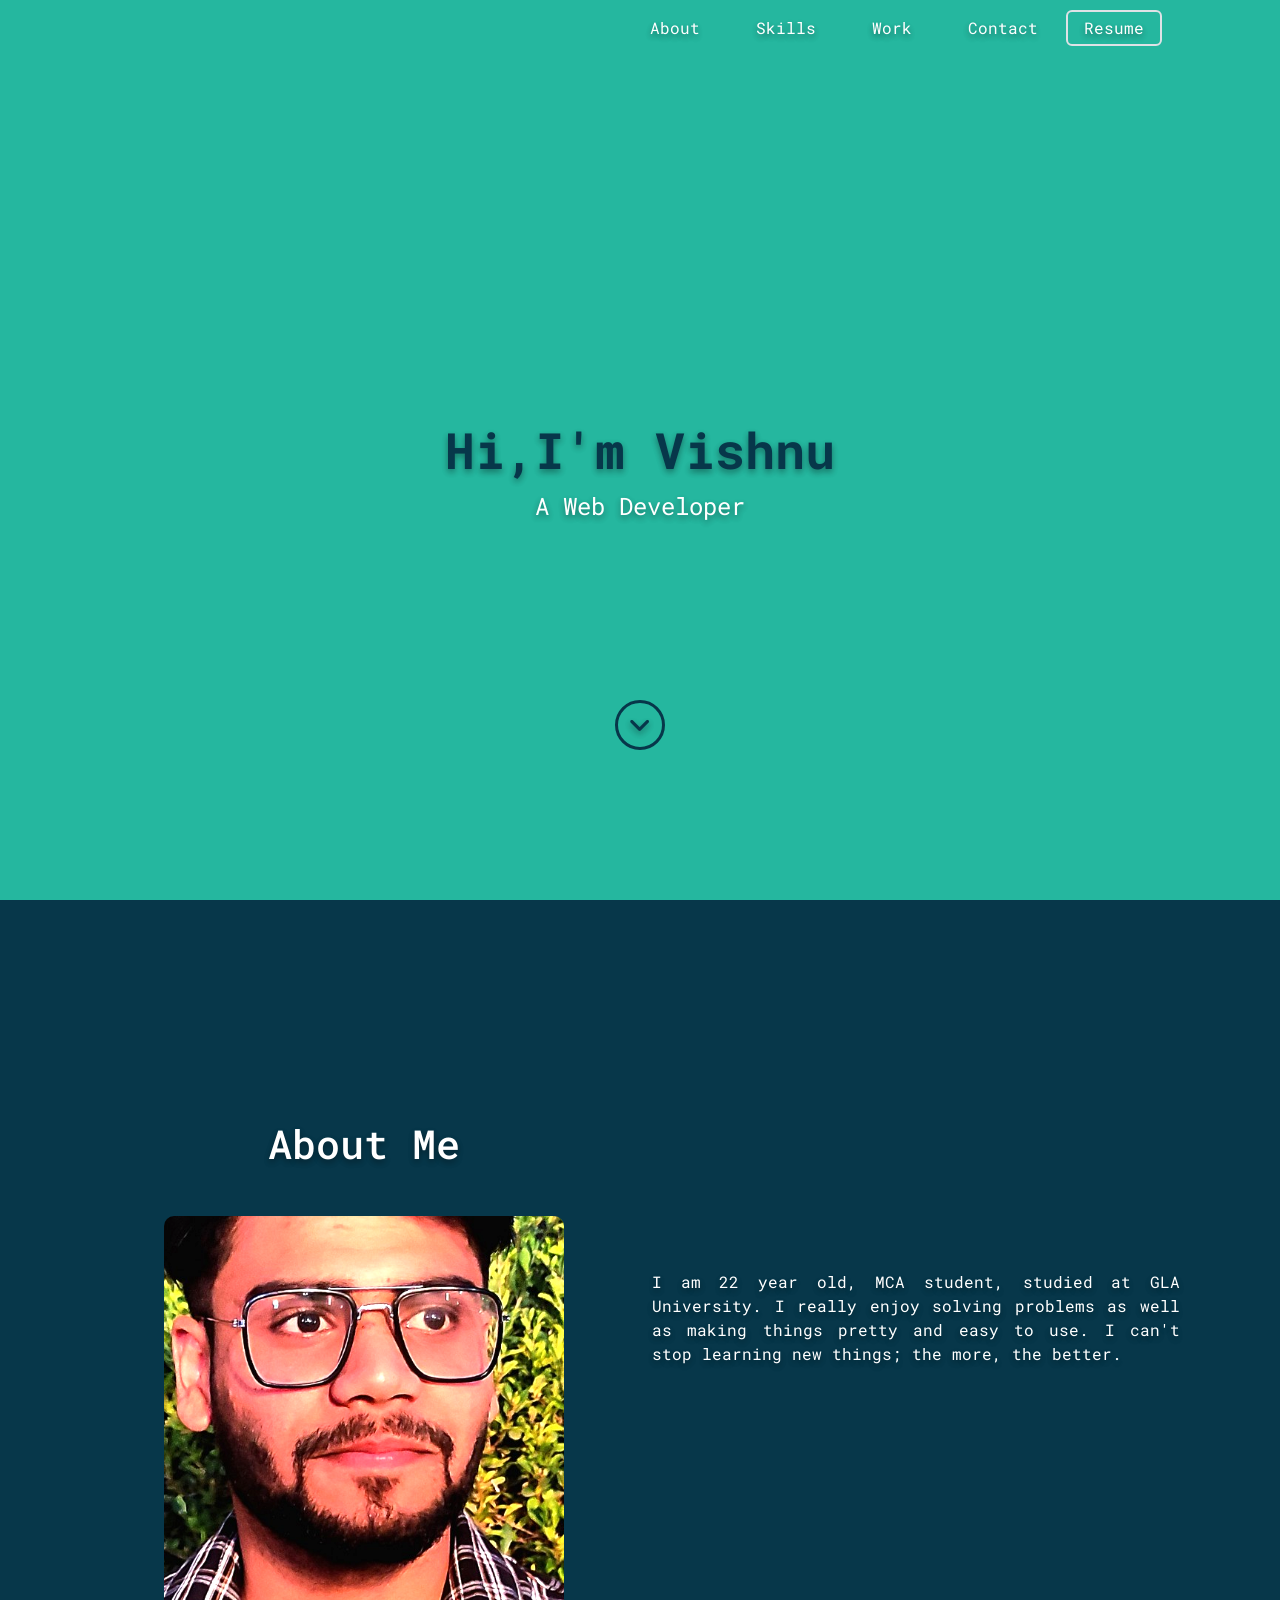
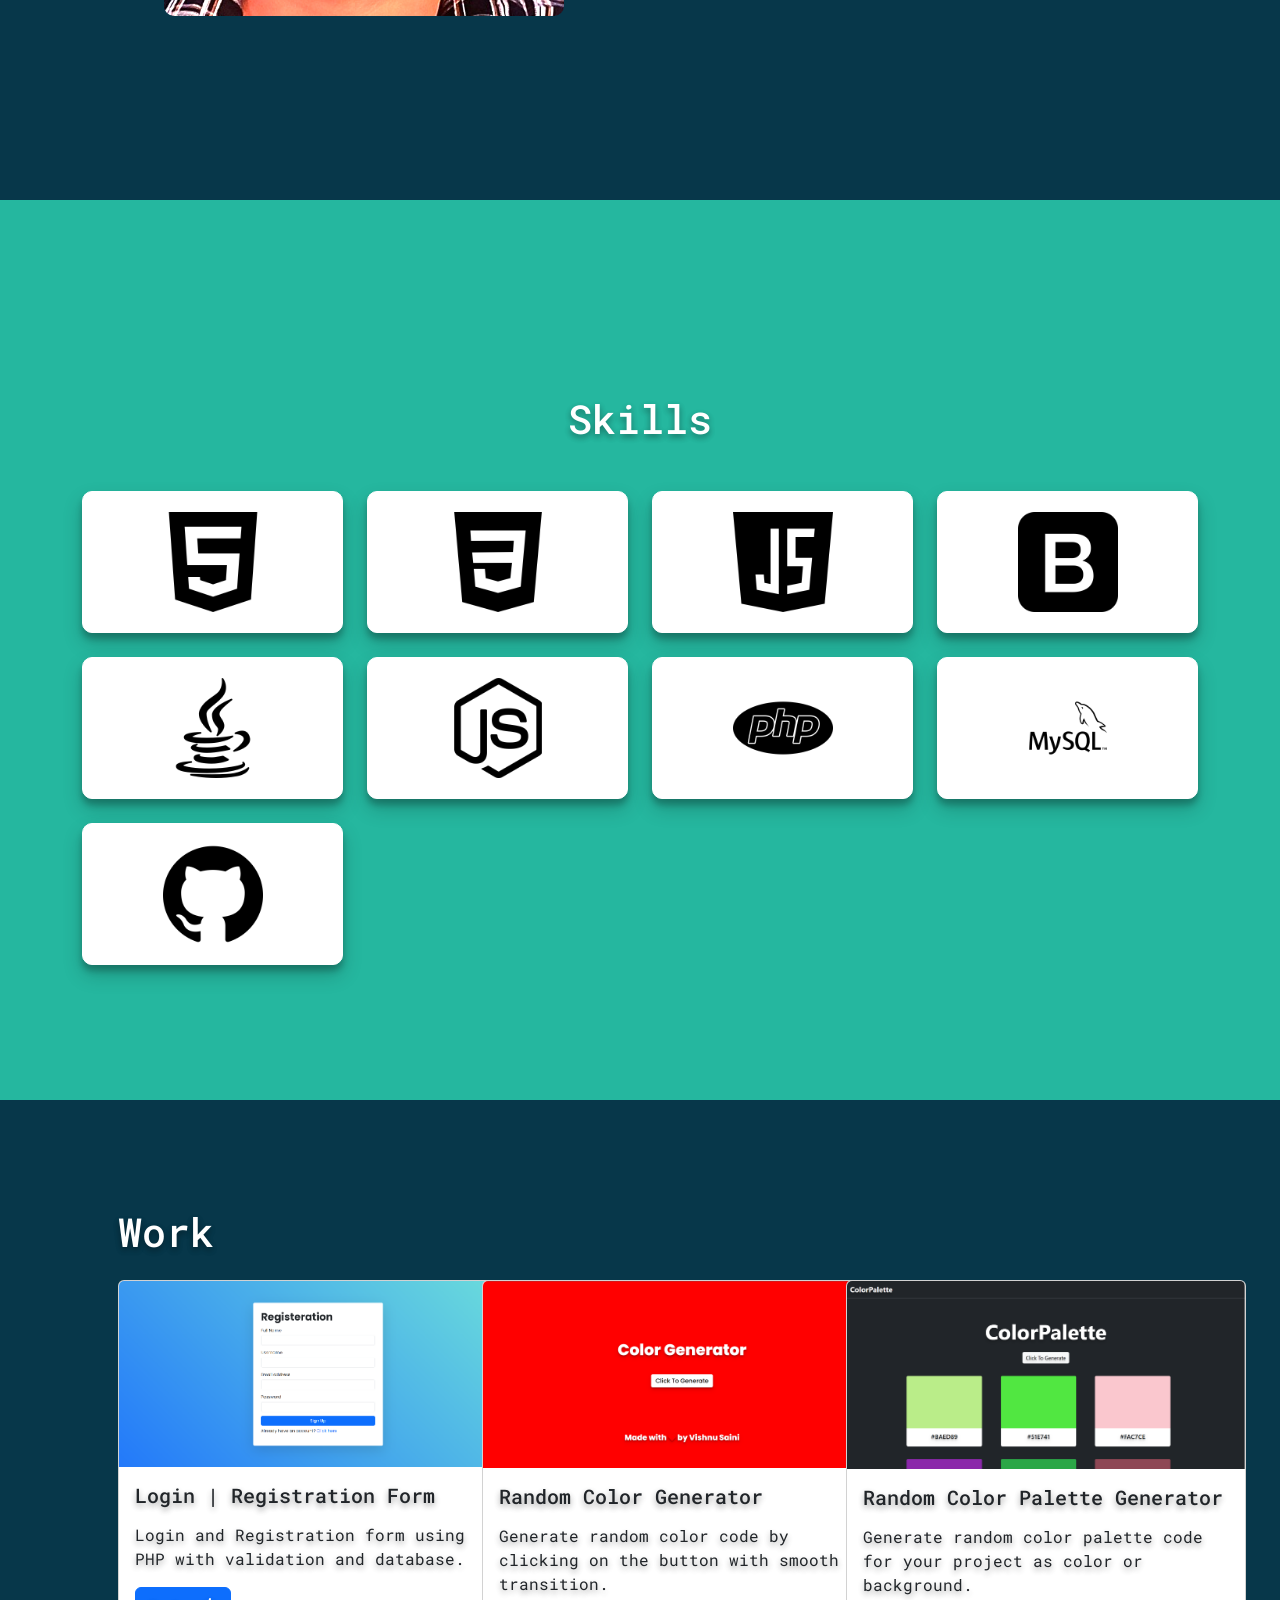
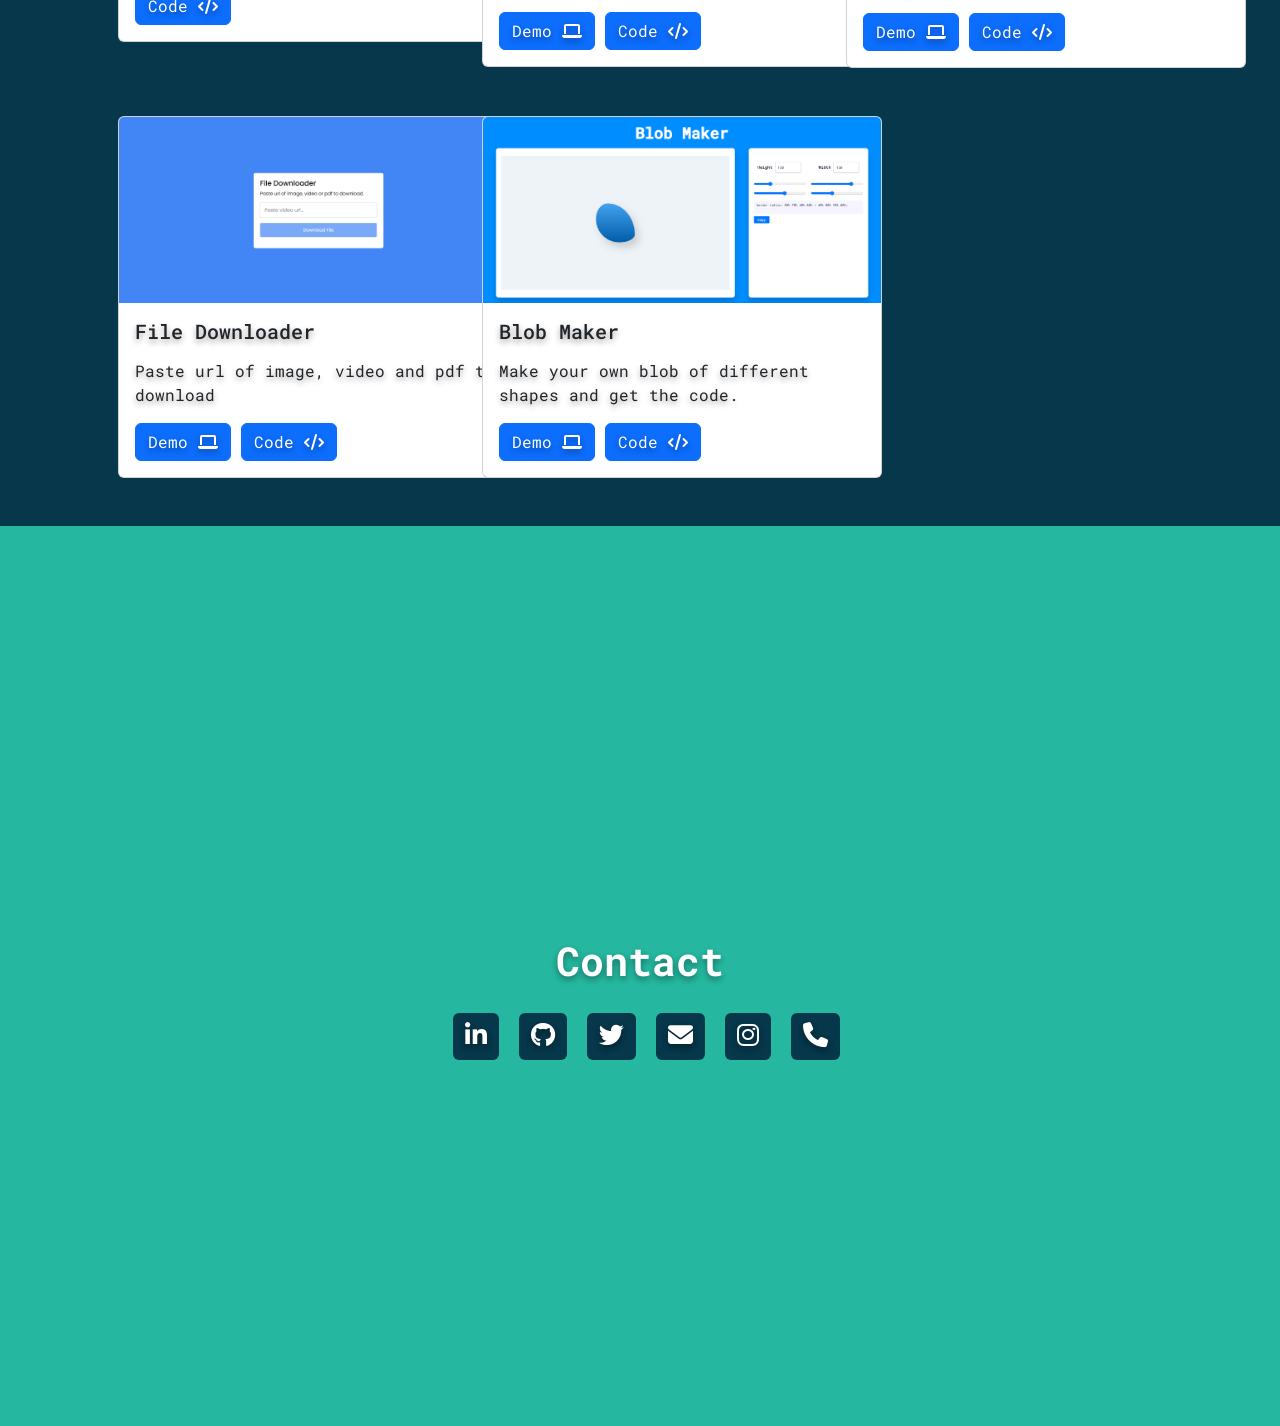
==== commit 591e6eeb: "updation" ====
--- a/index.html
+++ b/index.html
@@ -196,7 +196,7 @@
               <div class="card-body">
                 <h5 class="card-title mb-3">Login | Registration Form</h5>
                 <p class="card-text fs-6 text-dark mb-3">Login and Registration form using PHP with validation and database.</p>
-                <a href="#" class="btn btn-primary">Demo <i class="fa-solid fa-laptop"></i></a>
+                <!-- <a href="#" class="btn btn-primary">Demo <i class="fa-solid fa-laptop"></i></a> -->
                 <a href="https://github.com/VishnuSaini07/Login-Registration-Form" target="_blank" class="btn btn-primary">Code <i class="fa-solid fa-code"></i></a>
               </div>
             </div>
